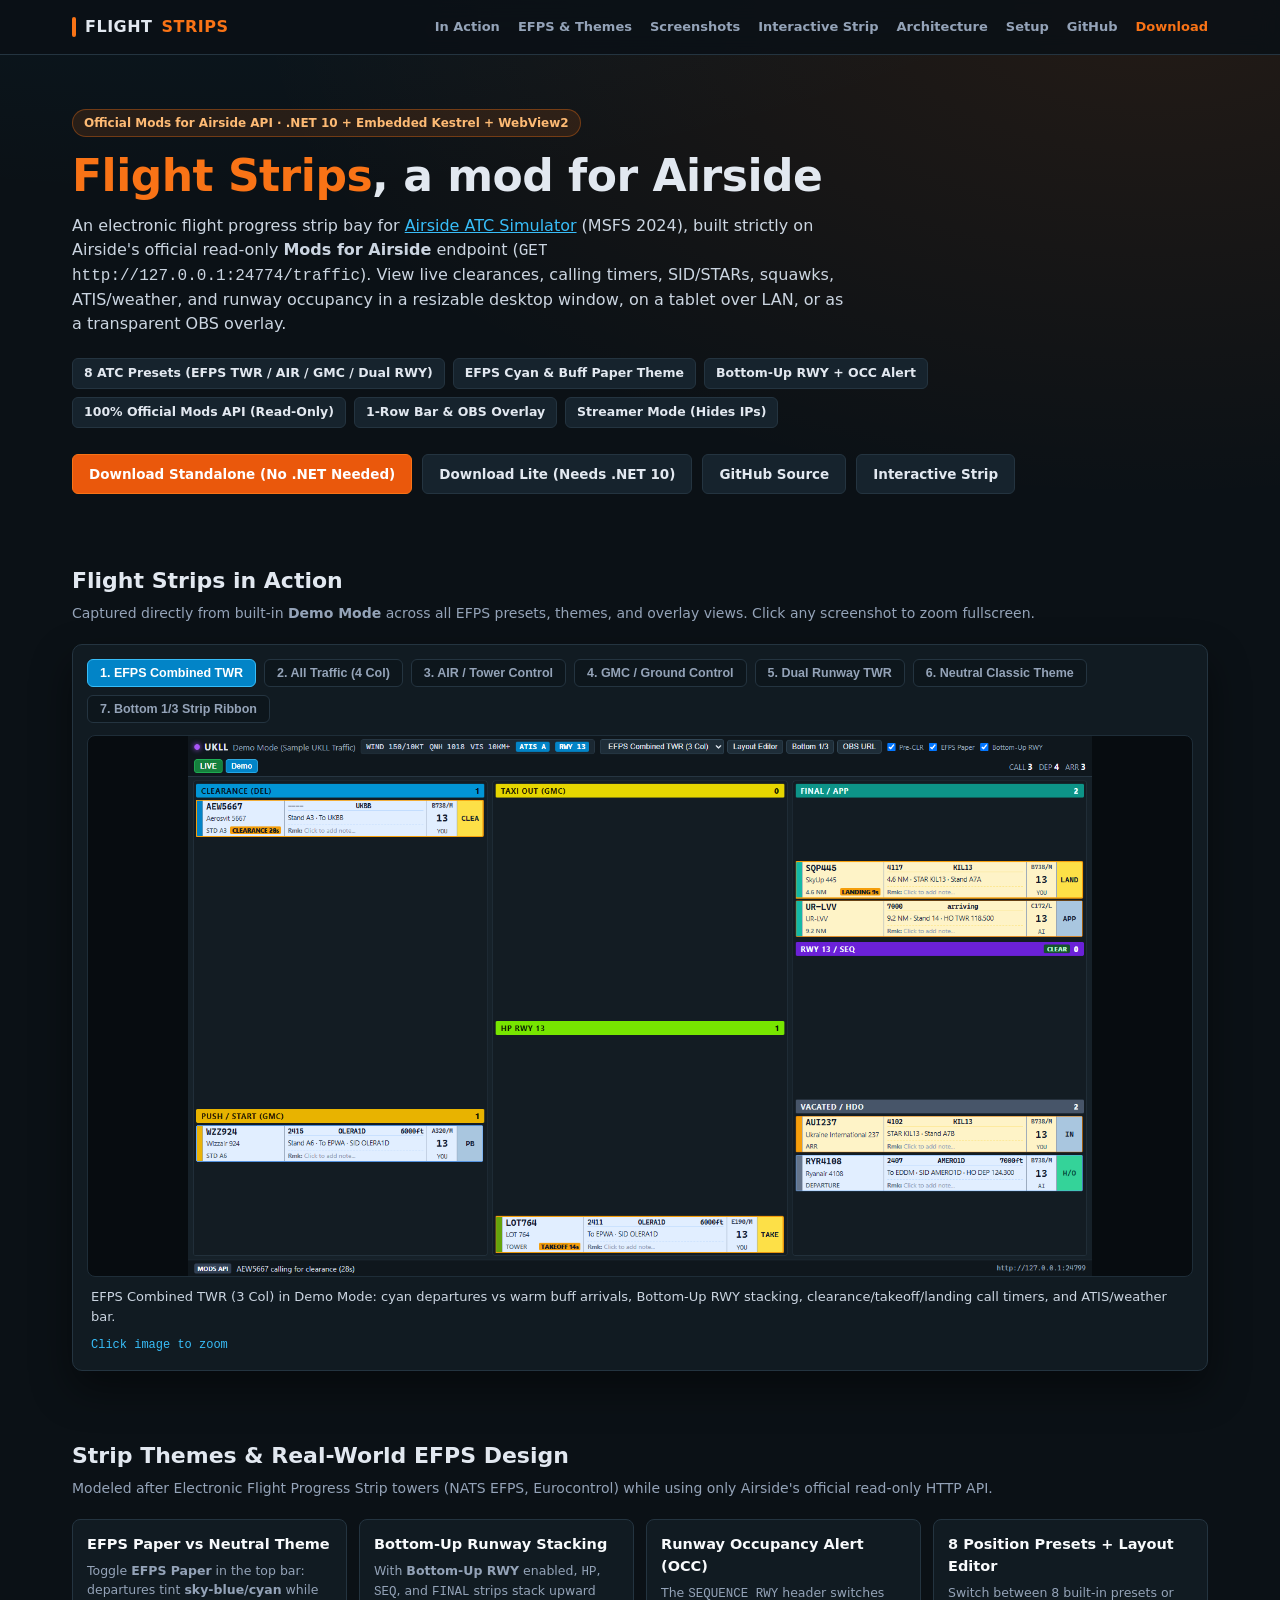
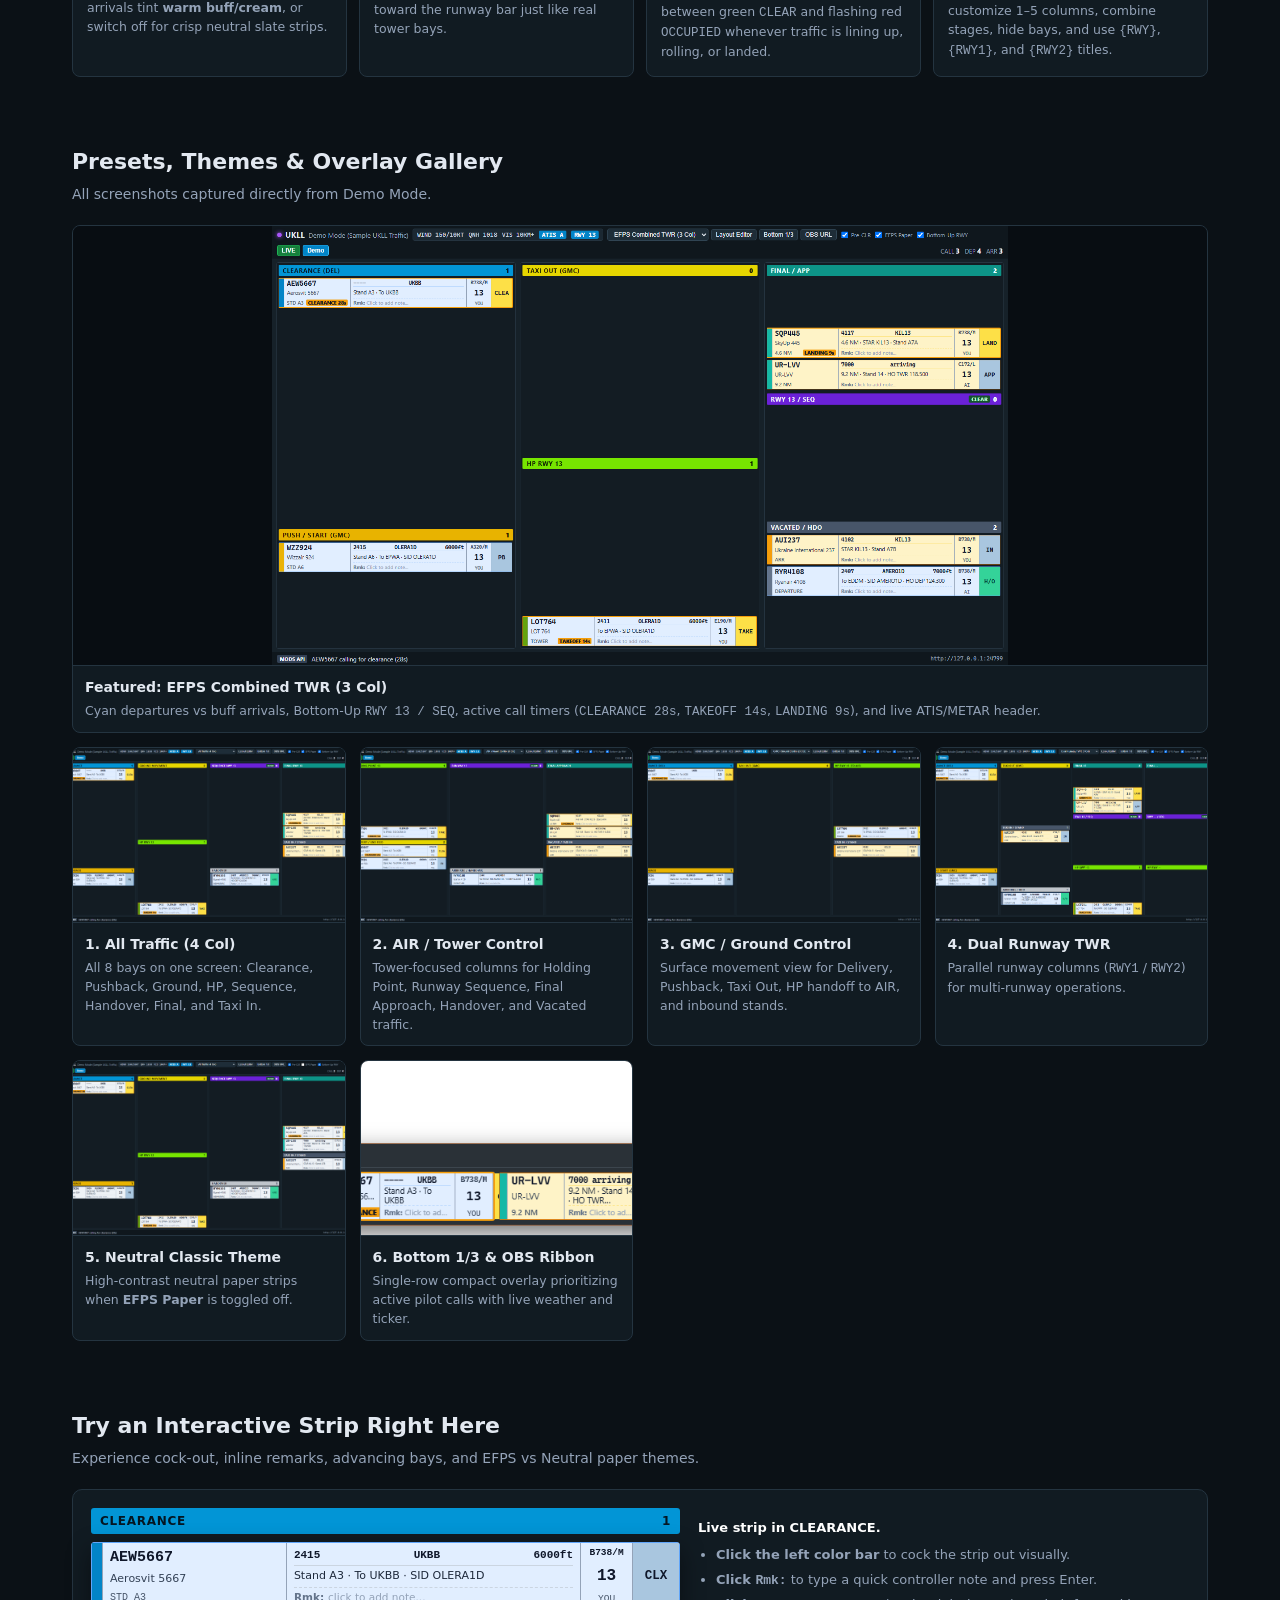
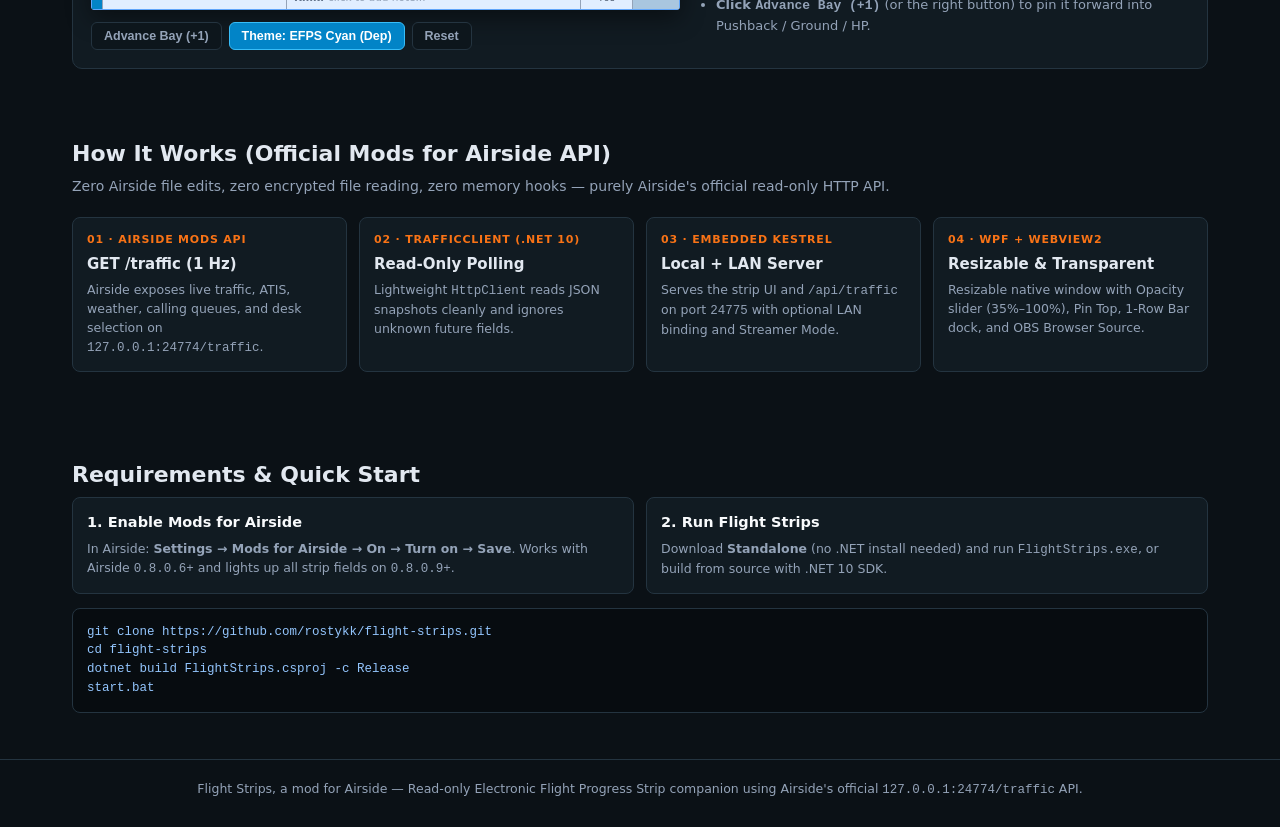
==== docs/index.html @ 5444143f "Initial release: Flight Strips, a mod for Airside" ====
<!doctype html>
<html lang="en">
<head>
  <meta charset="utf-8" />
  <meta name="viewport" content="width=device-width, initial-scale=1" />
  <title>Flight Strips, a mod for Airside — Electronic Flight Progress Strip Bay</title>
  <link rel="icon" type="image/png" href="img/favicon.png" />
  <style>
    :root {
      --bg: #0b1116;
      --panel: #111b22;
      --panel-2: #16232d;
      --border: #243440;
      --text: #e2e8f0;
      --muted: #94a3b8;
      --orange: #f97316;
      --orange-deep: #ea580c;
      --blue: #0295d6;
      --sky: #38bdf8;
      --green: #22c55e;
      --amber: #f59e0b;
    }

    * { box-sizing: border-box; }
    html { scroll-behavior: smooth; }
    body {
      margin: 0;
      background: radial-gradient(1200px 600px at 15% -10%, rgba(2,149,214,0.12), transparent),
                  radial-gradient(900px 500px at 90% 0%, rgba(249,115,22,0.10), transparent),
                  var(--bg);
      color: var(--text);
      font-family: "Segoe UI", system-ui, -apple-system, sans-serif;
      line-height: 1.5;
    }

    .mono { font-family: "Cascadia Mono", Consolas, monospace; }
    .container { max-width: 1180px; margin: 0 auto; padding: 0 22px; }

    .nav {
      position: sticky; top: 0; z-index: 30;
      background: rgba(11, 17, 22, 0.88);
      backdrop-filter: blur(10px);
      border-bottom: 1px solid var(--border);
    }
    .nav-inner {
      display: flex; align-items: center; justify-content: space-between;
      height: 54px; gap: 16px;
    }
    .brand { display: flex; align-items: center; gap: 9px; font-weight: 800; letter-spacing: 0.5px; }
    .brand-bar { width: 4px; height: 20px; background: var(--orange); border-radius: 2px; }
    .brand span { color: var(--orange); }
    .nav-links { display: flex; gap: 18px; font-size: 13px; }
    .nav-links a { color: var(--muted); text-decoration: none; font-weight: 600; }
    .nav-links a:hover { color: #fff; }

    .hero { padding: 54px 0 36px; }
    .hero-badge {
      display: inline-flex; align-items: center; gap: 8px;
      background: rgba(249,115,22,0.12); border: 1px solid rgba(249,115,22,0.35);
      color: #fdba74; padding: 4px 11px; border-radius: 999px;
      font-size: 12px; font-weight: 700; margin-bottom: 14px;
    }
    .hero h1 {
      font-size: clamp(28px, 4vw, 44px);
      line-height: 1.12; margin: 0 0 14px; letter-spacing: -0.5px;
    }
    .hero h1 em { font-style: normal; color: var(--orange); }
    .hero p { max-width: 780px; color: #cbd5e1; font-size: 16px; margin: 0 0 22px; }
    .pill-row { display: flex; flex-wrap: wrap; gap: 8px; margin-bottom: 26px; }
    .pill {
      background: var(--panel-2); border: 1px solid var(--border);
      padding: 5px 11px; border-radius: 6px; font-size: 12.5px; color: #e2e8f0; font-weight: 600;
    }
    .cta-row { display: flex; flex-wrap: wrap; gap: 10px; }
    .btn {
      display: inline-flex; align-items: center; gap: 7px;
      padding: 9px 16px; border-radius: 6px; font-weight: 700; font-size: 13.5px;
      text-decoration: none; cursor: pointer; border: 1px solid var(--border);
      background: var(--panel-2); color: var(--text);
    }
    .btn:hover { background: #1f303e; }
    .btn-primary { background: var(--orange-deep); border-color: var(--orange); color: #fff; }
    .btn-primary:hover { background: var(--orange); }

    section { padding: 34px 0; }
    .sec-title {
      font-size: 22px; font-weight: 800; margin: 0 0 6px;
      display: flex; align-items: center; gap: 10px;
    }
    .sec-sub { color: var(--muted); margin: 0 0 20px; font-size: 14px; }

    .compare-card {
      background: var(--panel); border: 1px solid var(--border);
      border-radius: 10px; padding: 14px; box-shadow: 0 18px 40px rgba(0,0,0,0.45);
    }
    .tab-bar { display: flex; flex-wrap: wrap; gap: 8px; margin-bottom: 12px; }
    .tab-btn {
      background: #0d161c; border: 1px solid var(--border); color: var(--muted);
      padding: 6px 12px; border-radius: 6px; font-size: 12.5px; font-weight: 700; cursor: pointer;
    }
    .tab-btn.active { background: #0284c7; border-color: var(--sky); color: #fff; }
    .stage-frame {
      position: relative; background: #070c10; border: 1px solid #1e2d38;
      border-radius: 8px; overflow: hidden;
    }
    .stage-frame img {
      width: 100%; display: block; max-height: 540px; object-fit: contain; cursor: zoom-in;
    }
    .stage-caption {
      display: flex; flex-wrap: wrap; justify-content: space-between; align-items: center;
      gap: 10px; padding: 10px 4px 2px; font-size: 13px; color: #cbd5e1;
    }

    .gallery-grid {
      display: grid; grid-template-columns: repeat(auto-fit, minmax(260px, 1fr)); gap: 14px;
    }
    .shot {
      background: var(--panel); border: 1px solid var(--border); border-radius: 8px;
      overflow: hidden; display: flex; flex-direction: column;
      transition: transform 0.15s ease, border-color 0.15s ease;
    }
    .shot:hover { transform: translateY(-2px); border-color: #38bdf8; }
    .shot img {
      width: 100%; height: 175px; object-fit: cover; object-position: top;
      background: #080d12; cursor: zoom-in; border-bottom: 1px solid var(--border);
    }
    .shot-wide { grid-column: 1 / -1; }
    .shot-wide img { height: auto; max-height: 440px; object-fit: contain; }
    .shot-body { padding: 11px 12px; }
    .shot-body h3 { margin: 0 0 4px; font-size: 14px; }
    .shot-body p { margin: 0; font-size: 12.5px; color: var(--muted); }

    .sandbox {
      background: var(--panel); border: 1px solid var(--border);
      border-radius: 10px; padding: 18px;
      display: grid; grid-template-columns: 1.2fr 1fr; gap: 18px; align-items: center;
    }
    @media (max-width: 840px) { .sandbox { grid-template-columns: 1fr; } }

    .demo-bay-hdr {
      display: flex; justify-content: space-between; align-items: center;
      padding: 4px 9px; border-radius: 3px; font-size: 12px; font-weight: 800;
      letter-spacing: 0.7px; margin-bottom: 8px; transition: background 0.2s;
    }
    .demo-strip {
      display: grid; grid-template-columns: 11px 1fr 1.6fr 52px 46px;
      background: #eef2f6; color: #0f172a; border: 1px solid #64748b;
      border-radius: 3px; min-height: 66px; transition: transform 0.15s ease;
      box-shadow: 0 8px 24px rgba(0,0,0,0.45);
    }
    .demo-strip.cocked { transform: translateX(16px); }
    .ds-acc { cursor: pointer; border-right: 1px solid #94a3b8; }
    .ds-blk {
      padding: 4px 7px; border-right: 1px solid #94a3b8;
      display: flex; flex-direction: column; justify-content: space-between; min-width: 0;
    }
    .ds-cs { font-weight: 800; font-size: 15px; display: flex; align-items: center; gap: 5px; }
    .ds-sub { font-size: 11px; color: #334155; }
    .ds-meta {
      display: flex; justify-content: space-between; font-size: 11px; font-weight: 700;
      border-bottom: 1px solid #cbd5e1; padding-bottom: 2px;
    }
    .ds-route { font-size: 11px; color: #1e293b; margin: 2px 0; }
    .ds-rmk {
      border-top: 1px dashed #cbd5e1; padding-top: 2px; font-size: 10.5px;
      display: flex; gap: 4px; align-items: center; cursor: text;
    }
    .ds-rmk input {
      border: 1px solid #0284c7; border-radius: 2px; font-size: 10.5px;
      color: #b91c1c; font-weight: 600; padding: 1px 4px; width: 100%; outline: none;
    }
    .ds-rwy {
      padding: 3px; border-right: 1px solid #94a3b8;
      display: flex; flex-direction: column; align-items: center; justify-content: space-between;
    }
    .ds-act {
      background: #a9c6df; border: none; font-weight: 800; font-size: 12.5px;
      cursor: pointer; color: #0f172a;
    }
    .ds-act:hover { background: #8bb4d9; }
    .sandbox-ctrl { display: flex; flex-wrap: wrap; gap: 7px; margin-top: 12px; }
    .sandbox-note { font-size: 13px; color: #cbd5e1; }
    .sandbox-note ul { margin: 8px 0 0 18px; padding: 0; color: var(--muted); }
    .sandbox-note li { margin-bottom: 5px; }

    .pipeline {
      display: grid; grid-template-columns: repeat(auto-fit, minmax(210px, 1fr)); gap: 12px;
    }
    .pipe-step {
      background: var(--panel); border: 1px solid var(--border); border-radius: 8px;
      padding: 14px; position: relative;
    }
    .pipe-num {
      font-size: 11px; font-weight: 800; color: var(--orange);
      letter-spacing: 0.8px; text-transform: uppercase; margin-bottom: 4px;
    }
    .pipe-step h4 { margin: 0 0 6px; font-size: 15px; }
    .pipe-step p { margin: 0; font-size: 12.5px; color: var(--muted); }

    .feat-grid {
      display: grid; grid-template-columns: repeat(auto-fit, minmax(260px, 1fr)); gap: 12px;
    }
    .feat {
      background: var(--panel); border: 1px solid var(--border); border-radius: 8px; padding: 14px;
    }
    .feat h4 { margin: 0 0 6px; font-size: 14.5px; color: #f8fafc; }
    .feat p { margin: 0; font-size: 12.5px; color: var(--muted); }

    .codebox {
      background: #070c10; border: 1px solid var(--border); border-radius: 8px;
      padding: 14px; font-size: 12.5px; color: #93c5fd; overflow-x: auto;
    }

    footer {
      border-top: 1px solid var(--border); padding: 20px 0 36px;
      color: var(--muted); font-size: 12.5px; text-align: center;
    }

    .lightbox {
      position: fixed; inset: 0; background: rgba(4, 8, 12, 0.90);
      display: none; align-items: center; justify-content: center; z-index: 100; padding: 24px;
      cursor: zoom-out;
    }
    .lightbox.open { display: flex; }
    .lightbox img { max-width: 96vw; max-height: 92vh; border-radius: 6px; border: 1px solid #334857; }
  </style>
</head>
<body>
  <nav class="nav">
    <div class="container nav-inner">
      <div class="brand">
        <div class="brand-bar"></div>
        FLIGHT <span>STRIPS</span>
      </div>
      <div class="nav-links">
        <a href="#compare">In Action</a>
        <a href="#themes">EFPS &amp; Themes</a>
        <a href="#gallery">Screenshots</a>
        <a href="#sandbox">Interactive Strip</a>
        <a href="#features">Architecture</a>
        <a href="#setup">Setup</a>
        <a href="https://github.com/rostykk/flight-strips" target="_blank" rel="noopener">GitHub</a>
        <a href="https://github.com/rostykk/flight-strips/releases/latest" target="_blank" rel="noopener" style="color:var(--orange);">Download</a>
      </div>
    </div>
  </nav>

  <header class="hero">
    <div class="container">
      <div class="hero-badge">Official Mods for Airside API · .NET 10 + Embedded Kestrel + WebView2</div>
      <h1><em>Flight Strips</em>, a mod for Airside</h1>
      <p>
        An electronic flight progress strip bay for <a href="https://airsideatc.com/" target="_blank" rel="noopener" style="color:var(--sky);">Airside ATC Simulator</a> (MSFS 2024),
        built strictly on Airside's official read-only <strong>Mods for Airside</strong> endpoint (<code>GET http://127.0.0.1:24774/traffic</code>).
        View live clearances, calling timers, SID/STARs, squawks, ATIS/weather, and runway occupancy in a resizable desktop window, on a tablet over LAN, or as a transparent OBS overlay.
      </p>
      <div class="pill-row">
        <span class="pill">8 ATC Presets (EFPS TWR / AIR / GMC / Dual RWY)</span>
        <span class="pill">EFPS Cyan &amp; Buff Paper Theme</span>
        <span class="pill">Bottom-Up RWY + OCC Alert</span>
        <span class="pill">100% Official Mods API (Read-Only)</span>
        <span class="pill">1-Row Bar &amp; OBS Overlay</span>
        <span class="pill">Streamer Mode (Hides IPs)</span>
      </div>
      <div class="cta-row">
        <a class="btn btn-primary" href="https://github.com/rostykk/flight-strips/releases/latest/download/FlightStrips-Standalone-NoDotNetNeeded-win-x64.zip" target="_blank" rel="noopener">Download Standalone (No .NET Needed)</a>
        <a class="btn" href="https://github.com/rostykk/flight-strips/releases/latest/download/FlightStrips-Lite-RequiresDotNet10-win-x64.zip" target="_blank" rel="noopener">Download Lite (Needs .NET 10)</a>
        <a class="btn" href="https://github.com/rostykk/flight-strips" target="_blank" rel="noopener">GitHub Source</a>
        <a class="btn" href="#sandbox">Interactive Strip</a>
      </div>
    </div>
  </header>

  <main class="container">
    <section id="compare">
      <h2 class="sec-title">Flight Strips in Action</h2>
      <p class="sec-sub">Captured directly from built-in <strong>Demo Mode</strong> across all EFPS presets, themes, and overlay views. Click any screenshot to zoom fullscreen.</p>

      <div class="compare-card">
        <div class="tab-bar">
          <button class="tab-btn active" data-img="img/demo-efps-twr.png" data-cap="EFPS Combined TWR (3 Col) in Demo Mode: cyan departures vs warm buff arrivals, Bottom-Up RWY stacking, clearance/takeoff/landing call timers, and ATIS/weather bar.">1. EFPS Combined TWR</button>
          <button class="tab-btn" data-img="img/demo-all-traffic.png" data-cap="All Traffic (4 Col): CLEARANCE, PUSHBACK, GROUND MOVEMENT, HP RWY, SEQUENCE RWY, HANDOVER, FINAL RWY, and TAXI IN / STAND on one board.">2. All Traffic (4 Col)</button>
          <button class="tab-btn" data-img="img/demo-air-twr.png" data-cap="AIR / Tower Control (3 Col): Holding Point, Runway Sequence, Final Approach, Handover, Vacated/Taxi In, and Delivery/Ground feed.">3. AIR / Tower Control</button>
          <button class="tab-btn" data-img="img/demo-gmc-gnd.png" data-cap="GMC / Ground Control (3 Col): Clearance Delivery, Pushback, Taxi Out, Holding Point handoff to AIR, and Taxi In / Stand.">4. GMC / Ground Control</button>
          <button class="tab-btn" data-img="img/demo-dual-rwy.png" data-cap="Dual Runway TWR (4 Col): Separate FINAL, RWY / SEQ, and HP columns for RWY1 and RWY2 alongside Delivery and Ground.">5. Dual Runway TWR</button>
          <button class="tab-btn" data-img="img/demo-neutral-theme.png" data-cap="Classic Neutral Theme (EFPS Paper OFF): crisp white/slate paper contrast with all live call timers and metadata.">6. Neutral Classic Theme</button>
          <button class="tab-btn" data-img="img/demo-bottom-third.png" data-cap="Bottom 1/3 Dock / OBS Strip Ribbon: compact horizontal queue prioritizing active radio calls plus live weather and ticker.">7. Bottom 1/3 Strip Ribbon</button>
        </div>

        <div class="stage-frame">
          <img id="mainStageImg" src="img/demo-efps-twr.png" alt="Flight Strips EFPS Combined TWR Demo" />
        </div>
        <div class="stage-caption">
          <span id="mainStageCaption">EFPS Combined TWR (3 Col) in Demo Mode: cyan departures vs warm buff arrivals, Bottom-Up RWY stacking, clearance/takeoff/landing call timers, and ATIS/weather bar.</span>
          <span class="mono" style="color:var(--sky);font-size:12px;">Click image to zoom</span>
        </div>
      </div>
    </section>

    <section id="themes">
      <h2 class="sec-title">Strip Themes &amp; Real-World EFPS Design</h2>
      <p class="sec-sub">Modeled after Electronic Flight Progress Strip towers (NATS EFPS, Eurocontrol) while using only Airside's official read-only HTTP API.</p>

      <div class="feat-grid">
        <div class="feat">
          <h4>EFPS Paper vs Neutral Theme</h4>
          <p>Toggle <strong>EFPS Paper</strong> in the top bar: departures tint <strong>sky-blue/cyan</strong> while arrivals tint <strong>warm buff/cream</strong>, or switch off for crisp neutral slate strips.</p>
        </div>
        <div class="feat">
          <h4>Bottom-Up Runway Stacking</h4>
          <p>With <strong>Bottom-Up RWY</strong> enabled, <code>HP</code>, <code>SEQ</code>, and <code>FINAL</code> strips stack upward toward the runway bar just like real tower bays.</p>
        </div>
        <div class="feat">
          <h4>Runway Occupancy Alert (OCC)</h4>
          <p>The <code>SEQUENCE RWY</code> header switches between green <code>CLEAR</code> and flashing red <code>OCCUPIED</code> whenever traffic is lining up, rolling, or landed.</p>
        </div>
        <div class="feat">
          <h4>8 Position Presets + Layout Editor</h4>
          <p>Switch between 8 built-in presets or customize 1–5 columns, combine stages, hide bays, and use <code>{RWY}</code>, <code>{RWY1}</code>, and <code>{RWY2}</code> titles.</p>
        </div>
      </div>
    </section>

    <section id="gallery">
      <h2 class="sec-title">Presets, Themes &amp; Overlay Gallery</h2>
      <p class="sec-sub">All screenshots captured directly from Demo Mode.</p>

      <div class="gallery-grid">
        <article class="shot shot-wide">
          <img src="img/demo-efps-twr.png" alt="EFPS Combined TWR 3-column board" />
          <div class="shot-body">
            <h3>Featured: EFPS Combined TWR (3 Col)</h3>
            <p>Cyan departures vs buff arrivals, Bottom-Up <code>RWY 13 / SEQ</code>, active call timers (<code>CLEARANCE 28s</code>, <code>TAKEOFF 14s</code>, <code>LANDING 9s</code>), and live ATIS/METAR header.</p>
          </div>
        </article>

        <article class="shot">
          <img src="img/demo-all-traffic.png" alt="All Traffic 4-column preset" />
          <div class="shot-body">
            <h3>1. All Traffic (4 Col)</h3>
            <p>All 8 bays on one screen: Clearance, Pushback, Ground, HP, Sequence, Handover, Final, and Taxi In.</p>
          </div>
        </article>

        <article class="shot">
          <img src="img/demo-air-twr.png" alt="AIR Tower Control 3-column preset" />
          <div class="shot-body">
            <h3>2. AIR / Tower Control</h3>
            <p>Tower-focused columns for Holding Point, Runway Sequence, Final Approach, Handover, and Vacated traffic.</p>
          </div>
        </article>

        <article class="shot">
          <img src="img/demo-gmc-gnd.png" alt="GMC Ground Control 3-column preset" />
          <div class="shot-body">
            <h3>3. GMC / Ground Control</h3>
            <p>Surface movement view for Delivery, Pushback, Taxi Out, HP handoff to AIR, and inbound stands.</p>
          </div>
        </article>

        <article class="shot">
          <img src="img/demo-dual-rwy.png" alt="Dual Runway TWR 4-column preset" />
          <div class="shot-body">
            <h3>4. Dual Runway TWR</h3>
            <p>Parallel runway columns (<code>RWY1</code> / <code>RWY2</code>) for multi-runway operations.</p>
          </div>
        </article>

        <article class="shot">
          <img src="img/demo-neutral-theme.png" alt="Neutral Classic Theme" />
          <div class="shot-body">
            <h3>5. Neutral Classic Theme</h3>
            <p>High-contrast neutral paper strips when <strong>EFPS Paper</strong> is toggled off.</p>
          </div>
        </article>

        <article class="shot">
          <img src="img/demo-bottom-third.png" alt="Bottom 1/3 strip ribbon" />
          <div class="shot-body">
            <h3>6. Bottom 1/3 &amp; OBS Ribbon</h3>
            <p>Single-row compact overlay prioritizing active pilot calls with live weather and ticker.</p>
          </div>
        </article>
      </div>
    </section>

    <section id="sandbox">
      <h2 class="sec-title">Try an Interactive Strip Right Here</h2>
      <p class="sec-sub">Experience cock-out, inline remarks, advancing bays, and EFPS vs Neutral paper themes.</p>

      <div class="sandbox">
        <div>
          <div id="demoBayHdr" class="demo-bay-hdr" style="background:#0295d6;color:#051622;">
            <span id="demoBayTitle">CLEARANCE</span>
            <span>1</span>
          </div>

          <div id="demoStrip" class="demo-strip">
            <div id="demoAcc" class="ds-acc" style="background:#0284c7;" title="Click to cock out / highlight"></div>
            <div class="ds-blk">
              <div class="ds-cs mono">
                <span>AEW5667</span>
                <span id="demoPin" style="display:none;font-size:12px;">📌</span>
              </div>
              <div class="ds-sub">Aerosvit 5667</div>
              <div class="ds-sub mono" style="font-size:10px;color:#475569;">STD A3</div>
            </div>
            <div class="ds-blk">
              <div class="ds-meta mono">
                <span>2415</span><span>UKBB</span><span>6000ft</span>
              </div>
              <div class="ds-route">Stand A3 · To UKBB · SID OLERA1D</div>
              <div id="demoRmkWrap" class="ds-rmk" title="Click to type inline note">
                <span style="font-weight:700;color:#64748b;">Rmk:</span>
                <span id="demoRmkVal" style="color:#94a3b8;">click to add note...</span>
              </div>
            </div>
            <div class="ds-rwy mono">
              <span style="font-size:9.5px;font-weight:700;">B738/M</span>
              <span style="font-size:16px;font-weight:800;">13</span>
              <span style="font-size:9.5px;color:#475569;">YOU</span>
            </div>
            <button id="demoAct" class="ds-act mono" title="Advance to next bay">CLX</button>
          </div>

          <div class="sandbox-ctrl">
            <button class="tab-btn" id="btnStepForward">Advance Bay (+1)</button>
            <button class="tab-btn active" id="btnThemeCycle">Theme: EFPS Cyan (Dep)</button>
            <button class="tab-btn" id="btnResetDemo">Reset</button>
          </div>
        </div>

        <div class="sandbox-note">
          <strong id="demoStatus" style="color:#fff;">State: Live strip in CLEARANCE.</strong>
          <ul>
            <li><strong>Click the left color bar</strong> to cock the strip out visually.</li>
            <li><strong>Click <code>Rmk:</code></strong> to type a quick controller note and press Enter.</li>
            <li><strong>Click <code>Advance Bay (+1)</code></strong> (or the right button) to pin it forward into Pushback / Ground / HP.</li>
          </ul>
        </div>
      </div>
    </section>

    <section id="features">
      <h2 class="sec-title">How It Works (Official Mods for Airside API)</h2>
      <p class="sec-sub">Zero Airside file edits, zero encrypted file reading, zero memory hooks — purely Airside's official read-only HTTP API.</p>

      <div class="pipeline" style="margin-bottom:18px;">
        <div class="pipe-step">
          <div class="pipe-num">01 · Airside Mods API</div>
          <h4>GET /traffic (1 Hz)</h4>
          <p>Airside exposes live traffic, ATIS, weather, calling queues, and desk selection on <code>127.0.0.1:24774/traffic</code>.</p>
        </div>
        <div class="pipe-step">
          <div class="pipe-num">02 · TrafficClient (.NET 10)</div>
          <h4>Read-Only Polling</h4>
          <p>Lightweight <code>HttpClient</code> reads JSON snapshots cleanly and ignores unknown future fields.</p>
        </div>
        <div class="pipe-step">
          <div class="pipe-num">03 · Embedded Kestrel</div>
          <h4>Local + LAN Server</h4>
          <p>Serves the strip UI and <code>/api/traffic</code> on port <code>24775</code> with optional LAN binding and Streamer Mode.</p>
        </div>
        <div class="pipe-step">
          <div class="pipe-num">04 · WPF + WebView2</div>
          <h4>Resizable &amp; Transparent</h4>
          <p>Resizable native window with Opacity slider (35%–100%), Pin Top, 1-Row Bar dock, and OBS Browser Source.</p>
        </div>
      </div>
    </section>

    <section id="setup">
      <h2 class="sec-title">Requirements &amp; Quick Start</h2>
      <div class="feat-grid" style="margin-bottom:14px;">
        <div class="feat">
          <h4>1. Enable Mods for Airside</h4>
          <p>In Airside: <strong>Settings &rarr; Mods for Airside &rarr; On &rarr; Turn on &rarr; Save</strong>. Works with Airside <code>0.8.0.6+</code> and lights up all strip fields on <code>0.8.0.9+</code>.</p>
        </div>
        <div class="feat">
          <h4>2. Run Flight Strips</h4>
          <p>Download <strong>Standalone</strong> (no .NET install needed) and run <code>FlightStrips.exe</code>, or build from source with .NET 10 SDK.</p>
        </div>
      </div>
      <pre class="codebox mono">git clone https://github.com/rostykk/flight-strips.git
cd flight-strips
dotnet build FlightStrips.csproj -c Release
start.bat</pre>
    </section>
  </main>

  <footer>
    <div class="container">
      Flight Strips, a mod for Airside — Read-only Electronic Flight Progress Strip companion using Airside's official <code>127.0.0.1:24774/traffic</code> API.
    </div>
  </footer>

  <div id="lightbox" class="lightbox">
    <img id="lightboxImg" src="" alt="Preview" />
  </div>

  <script>
    (() => {
      const stageImg = document.getElementById("mainStageImg");
      const stageCap = document.getElementById("mainStageCaption");
      document.querySelectorAll(".tab-btn[data-img]").forEach((btn) => {
        btn.addEventListener("click", () => {
          document.querySelectorAll(".tab-btn[data-img]").forEach((b) => b.classList.remove("active"));
          btn.classList.add("active");
          stageImg.src = btn.dataset.img;
          stageCap.textContent = btn.dataset.cap;
        });
      });

      const lb = document.getElementById("lightbox");
      const lbImg = document.getElementById("lightboxImg");
      function openZoom(src) {
        lbImg.src = src;
        lb.classList.add("open");
      }
      stageImg.addEventListener("click", () => openZoom(stageImg.src));
      document.querySelectorAll(".shot img").forEach((img) => {
        img.addEventListener("click", () => openZoom(img.src));
      });
      lb.addEventListener("click", () => lb.classList.remove("open"));

      const STAGES = [
        { name: "CLEARANCE", bg: "#0295d6", ink: "#051622", acc: "#0284c7", code: "CLX" },
        { name: "PUSHBACK", bg: "#e8b300", ink: "#1f1700", acc: "#eab308", code: "PB" },
        { name: "GROUND MOVEMENT", bg: "#e6d600", ink: "#1f1d00", acc: "#f59e0b", code: "TXI" },
        { name: "HP RWY 13", bg: "#77e600", ink: "#0b1c00", acc: "#65a30d", code: "H/S" },
      ];
      let viewIdx = 0;
      let rmkText = "";
      const THEMES = [
        { label: "Theme: EFPS Cyan (Dep)", bg: "#e1eeff", border: "#60a5fa" },
        { label: "Theme: EFPS Buff (Arr)", bg: "#fef3c7", border: "#d97706" },
        { label: "Theme: Neutral Paper", bg: "#eef2f6", border: "#64748b" },
      ];
      let themeIdx = 0;

      const hdr = document.getElementById("demoBayHdr");
      const title = document.getElementById("demoBayTitle");
      const acc = document.getElementById("demoAcc");
      const pin = document.getElementById("demoPin");
      const act = document.getElementById("demoAct");
      const status = document.getElementById("demoStatus");
      const stripEl = document.getElementById("demoStrip");
      const themeBtn = document.getElementById("btnThemeCycle");

      function syncDemo() {
        const vb = STAGES[viewIdx];
        const th = THEMES[themeIdx];
        stripEl.style.background = th.bg;
        stripEl.style.borderColor = th.border;
        themeBtn.textContent = th.label;
        hdr.style.background = vb.bg;
        hdr.style.color = vb.ink;
        title.textContent = vb.name;
        acc.style.background = vb.acc;
        act.textContent = vb.code;
        pin.style.display = viewIdx > 0 ? "inline" : "none";
        status.textContent = viewIdx > 0 ? `Pinned in ${vb.name} (📌).` : `Live strip in ${vb.name}.`;
      }

      acc.addEventListener("click", () => stripEl.classList.toggle("cocked"));
      themeBtn.addEventListener("click", () => { themeIdx = (themeIdx + 1) % THEMES.length; syncDemo(); });
      function stepForward() { if (viewIdx < STAGES.length - 1) { viewIdx++; syncDemo(); } }
      act.addEventListener("click", stepForward);
      document.getElementById("btnStepForward").addEventListener("click", stepForward);
      document.getElementById("btnResetDemo").addEventListener("click", () => {
        viewIdx = 0; stripEl.classList.remove("cocked"); syncDemo();
      });

      const rmkWrap = document.getElementById("demoRmkWrap");
      const rmkVal = document.getElementById("demoRmkVal");
      rmkWrap.addEventListener("click", () => {
        if (rmkWrap.querySelector("input")) return;
        const inp = document.createElement("input");
        inp.value = rmkText;
        inp.placeholder = "Type remark + Enter...";
        rmkVal.replaceWith(inp);
        inp.focus();
        function finish(save) {
          if (save) rmkText = inp.value.trim();
          rmkVal.textContent = rmkText || "click to add note...";
          rmkVal.style.color = rmkText ? "#b91c1c" : "#94a3b8";
          rmkVal.style.fontWeight = rmkText ? "600" : "400";
          inp.replaceWith(rmkVal);
        }
        inp.addEventListener("keydown", (e) => {
          if (e.key === "Enter") finish(true);
          if (e.key === "Escape") finish(false);
        });
        inp.addEventListener("blur", () => finish(true));
      });

      syncDemo();
    })();
  </script>
</body>
</html>
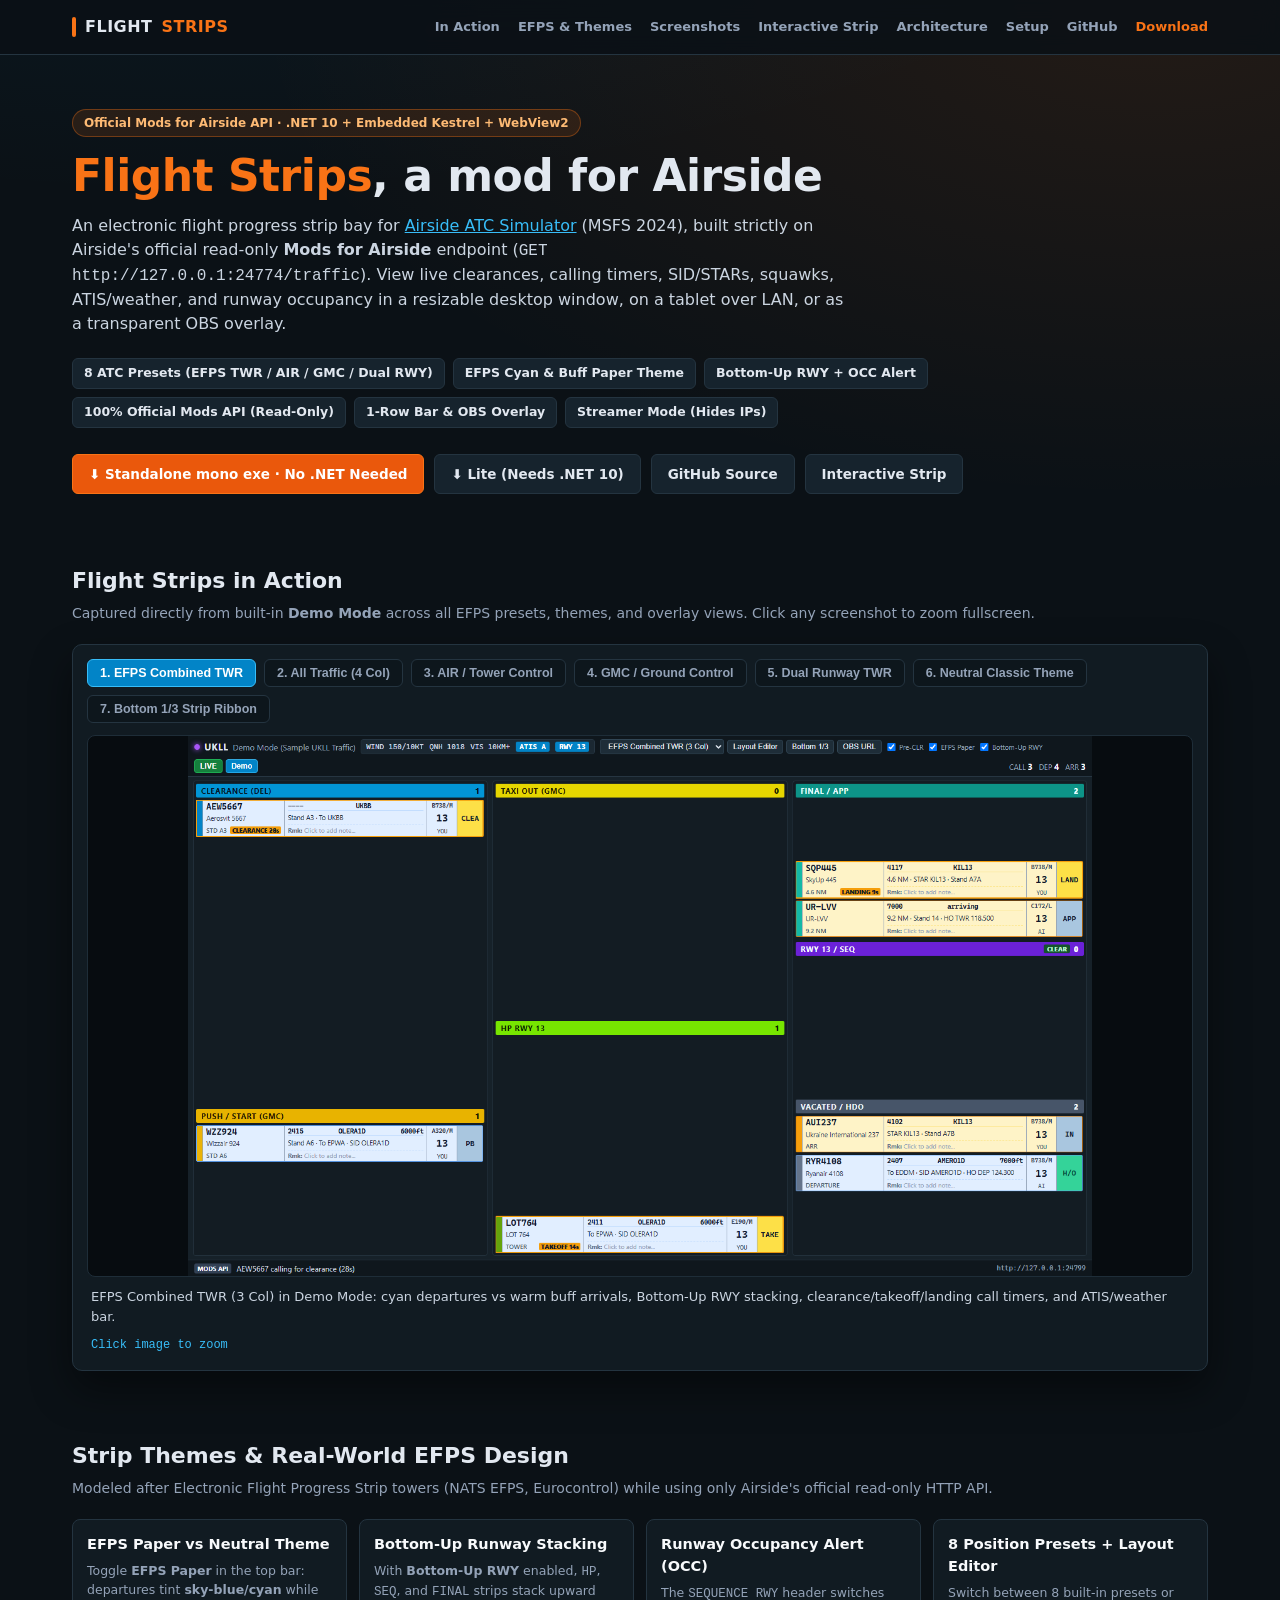
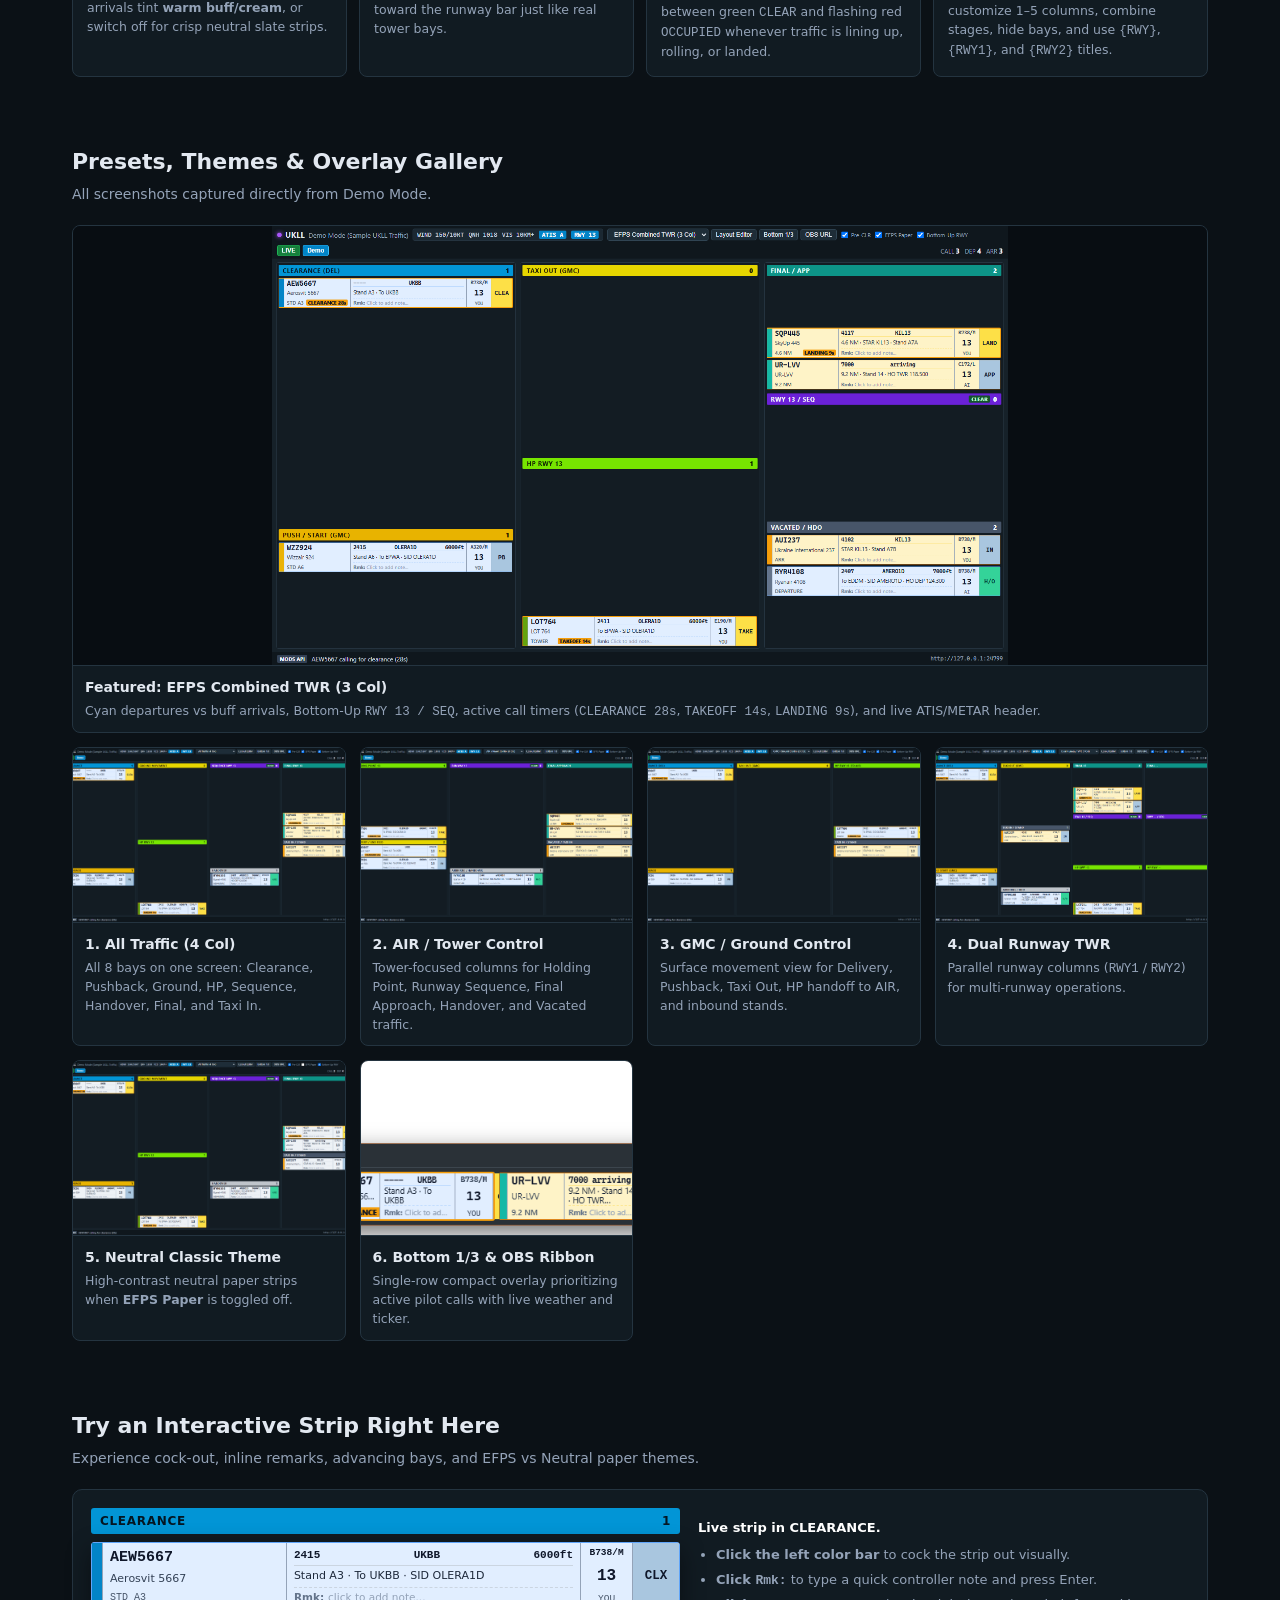
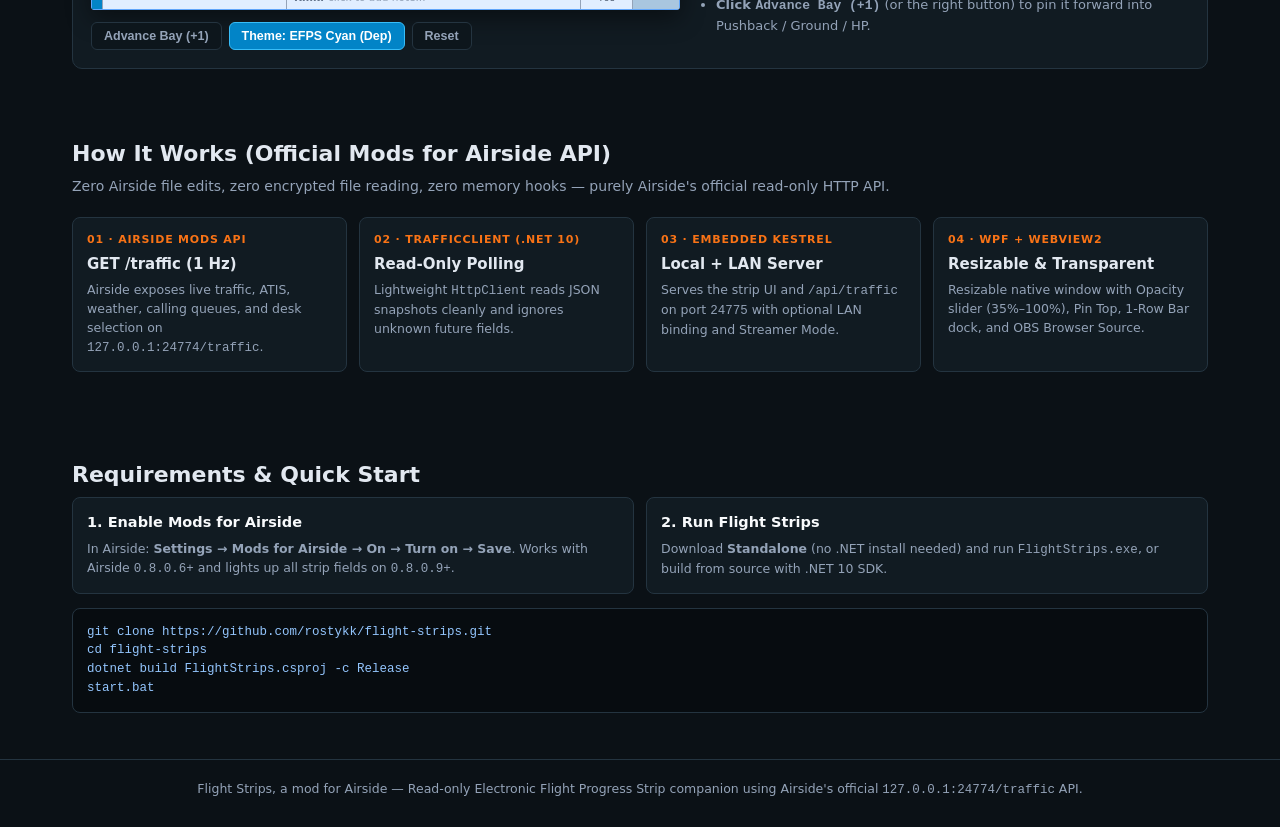
==== commit 592a4681: "Update release download labels and forward-compatible scheduled time slot" ====
--- a/docs/index.html
+++ b/docs/index.html
@@ -263,8 +263,8 @@
         <span class="pill">Streamer Mode (Hides IPs)</span>
       </div>
       <div class="cta-row">
-        <a class="btn btn-primary" href="https://github.com/rostykk/flight-strips/releases/latest/download/FlightStrips-Standalone-NoDotNetNeeded-win-x64.zip" target="_blank" rel="noopener">Download Standalone (No .NET Needed)</a>
-        <a class="btn" href="https://github.com/rostykk/flight-strips/releases/latest/download/FlightStrips-Lite-RequiresDotNet10-win-x64.zip" target="_blank" rel="noopener">Download Lite (Needs .NET 10)</a>
+        <a class="btn btn-primary" href="https://github.com/rostykk/flight-strips/releases/latest/download/FlightStrips-Standalone-NoDotNetNeeded-win-x64.zip" target="_blank" rel="noopener">⬇ Standalone mono exe · No .NET Needed</a>
+        <a class="btn" href="https://github.com/rostykk/flight-strips/releases/latest/download/FlightStrips-Lite-RequiresDotNet10-win-x64.zip" target="_blank" rel="noopener">⬇ Lite (Needs .NET 10)</a>
         <a class="btn" href="https://github.com/rostykk/flight-strips" target="_blank" rel="noopener">GitHub Source</a>
         <a class="btn" href="#sandbox">Interactive Strip</a>
       </div>
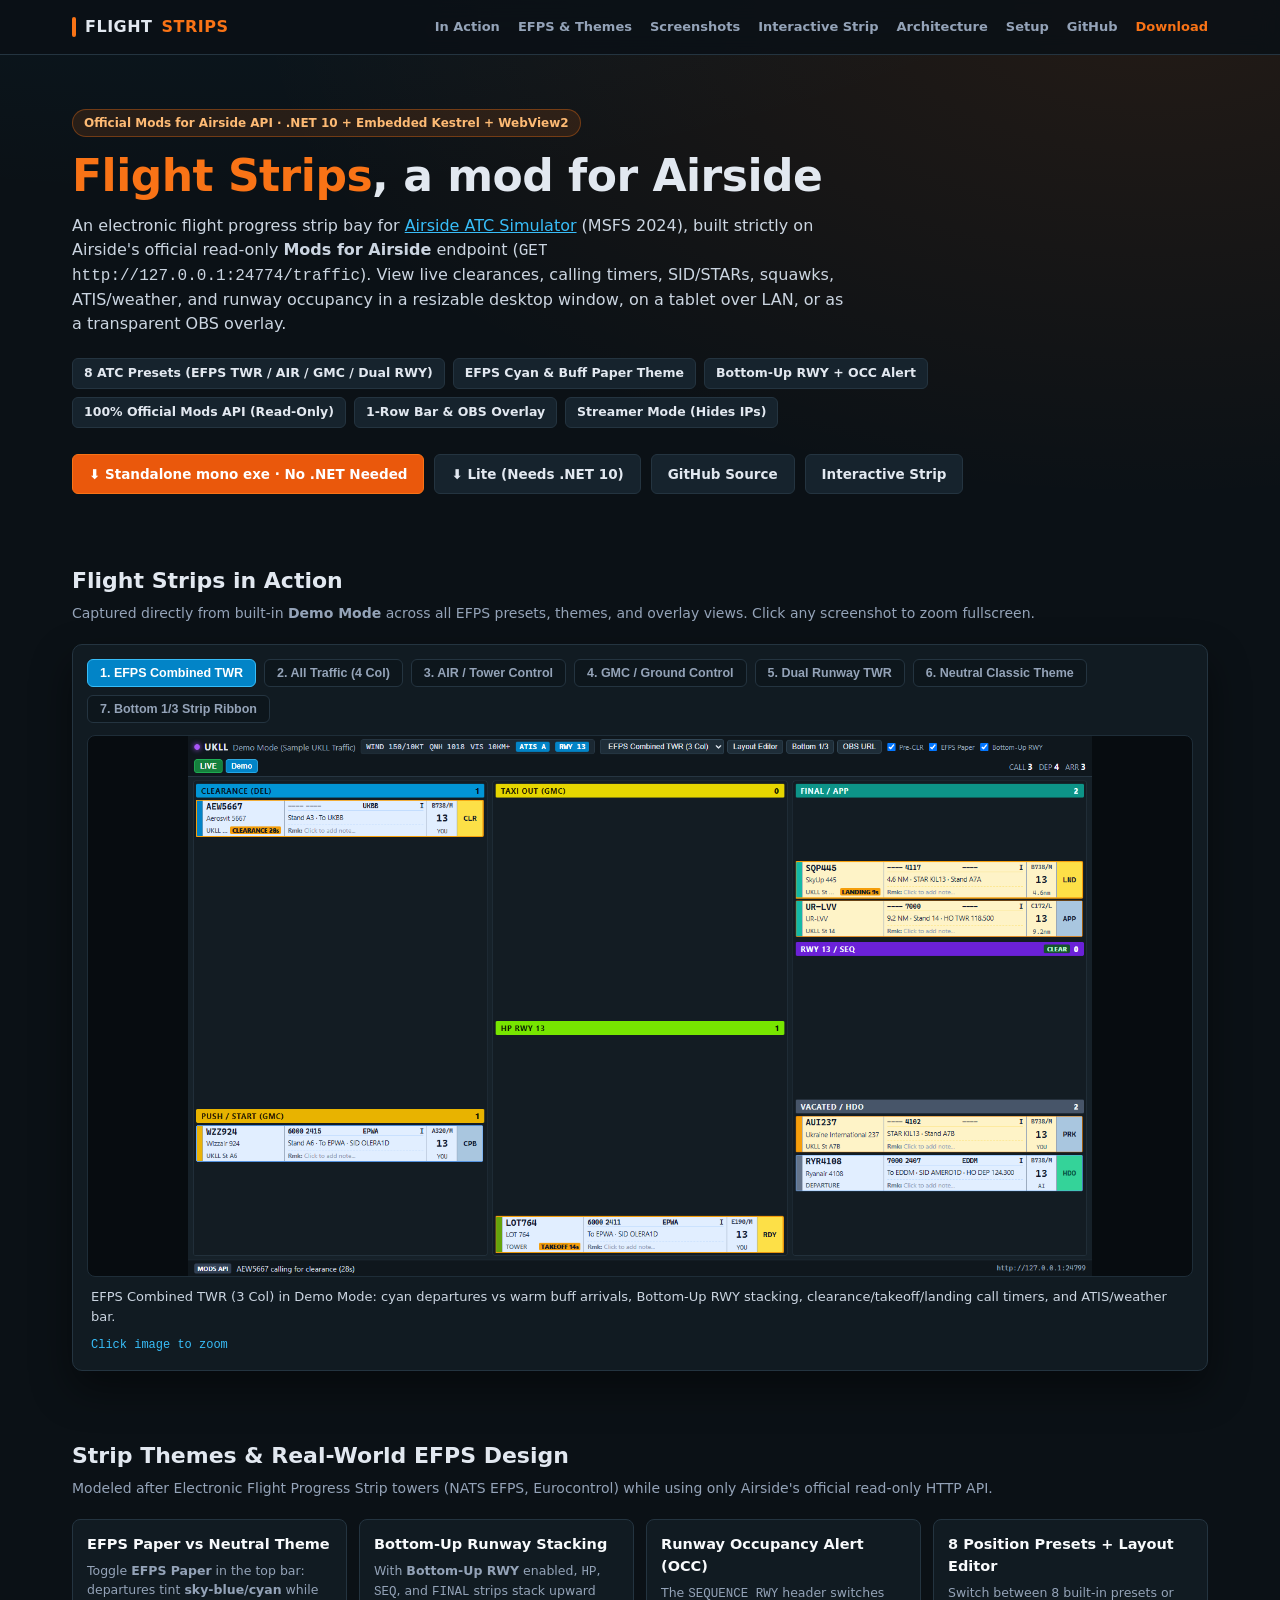
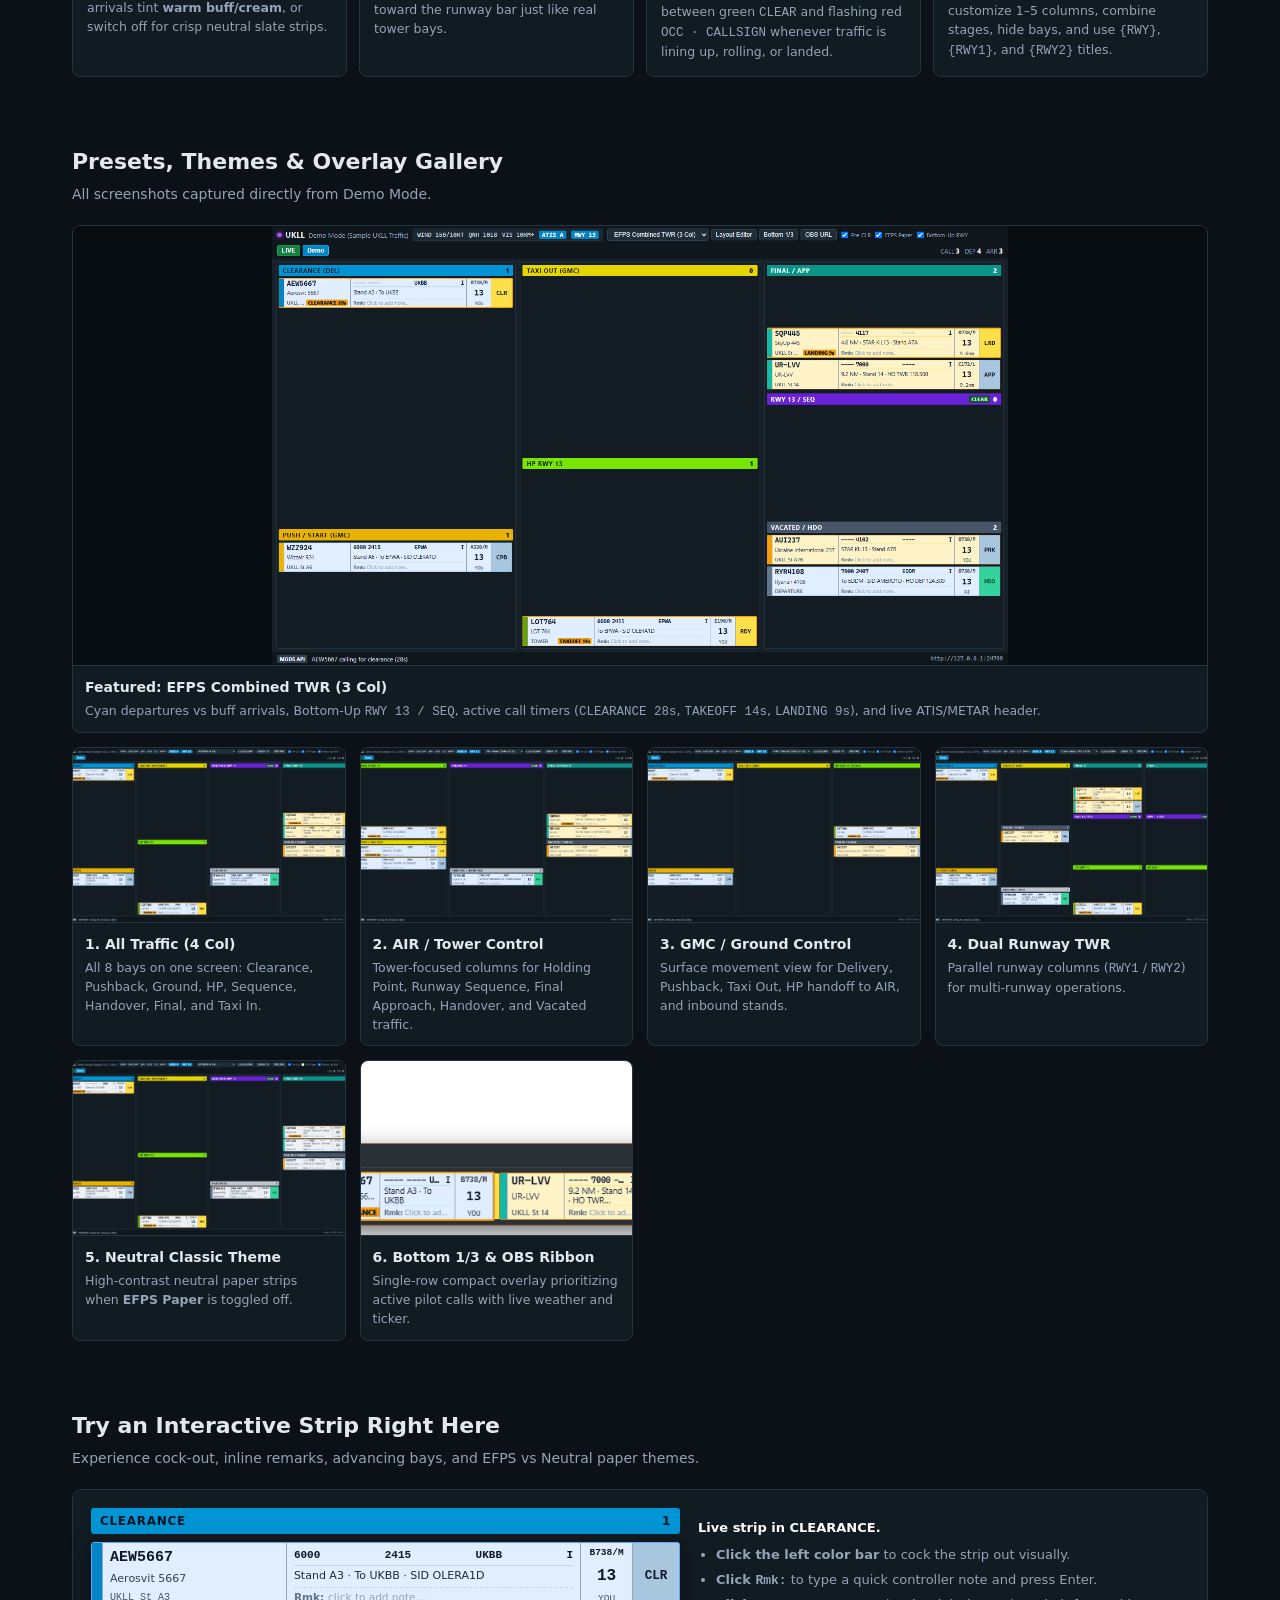
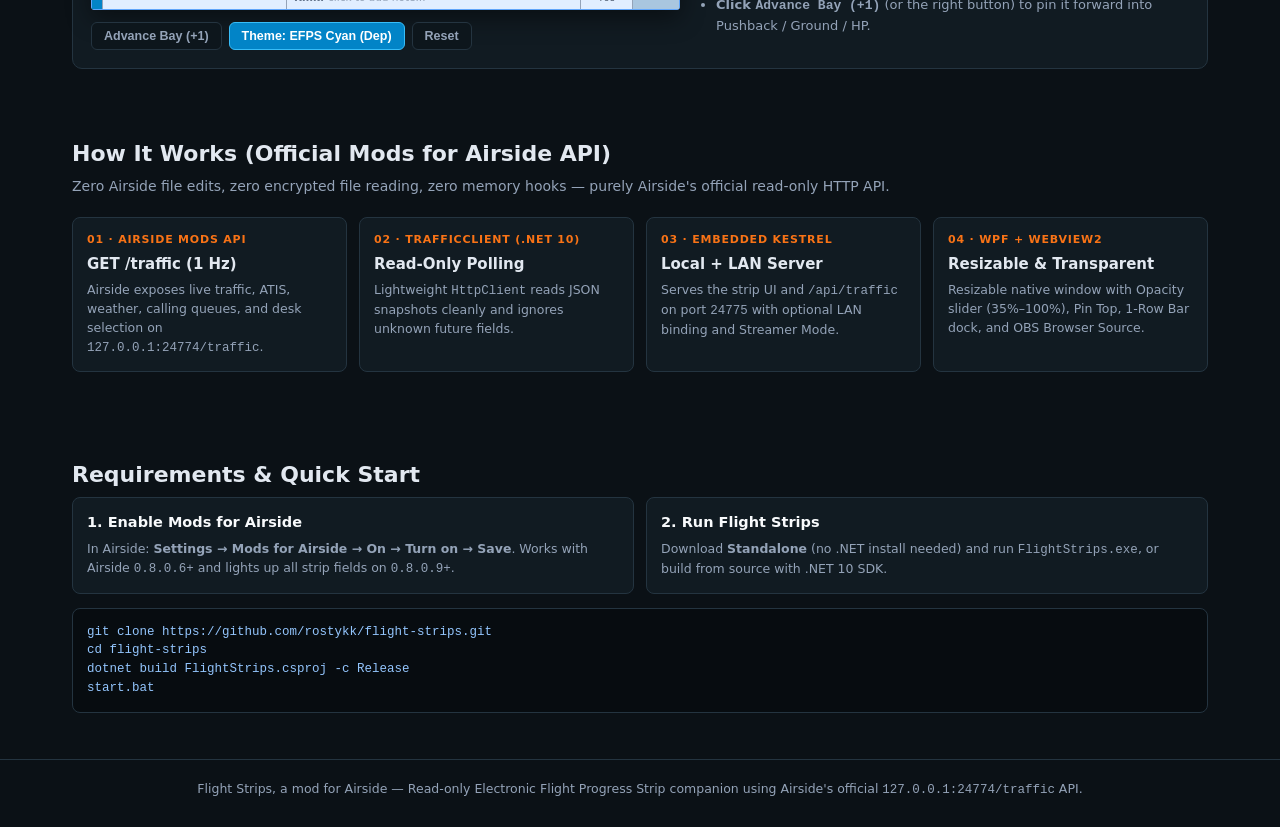
==== commit 8ffe9476: "Update landing page and demo screenshots with standard ATC terminology" ====
--- a/docs/index.html
+++ b/docs/index.html
@@ -312,7 +312,7 @@
         </div>
         <div class="feat">
           <h4>Runway Occupancy Alert (OCC)</h4>
-          <p>The <code>SEQUENCE RWY</code> header switches between green <code>CLEAR</code> and flashing red <code>OCCUPIED</code> whenever traffic is lining up, rolling, or landed.</p>
+          <p>The <code>SEQUENCE RWY</code> header switches between green <code>CLEAR</code> and flashing red <code>OCC · CALLSIGN</code> whenever traffic is lining up, rolling, or landed.</p>
         </div>
         <div class="feat">
           <h4>8 Position Presets + Layout Editor</h4>
@@ -403,11 +403,11 @@
                 <span id="demoPin" style="display:none;font-size:12px;">📌</span>
               </div>
               <div class="ds-sub">Aerosvit 5667</div>
-              <div class="ds-sub mono" style="font-size:10px;color:#475569;">STD A3</div>
+              <div class="ds-sub mono" style="font-size:10px;color:#475569;">UKLL St A3</div>
             </div>
             <div class="ds-blk">
               <div class="ds-meta mono">
-                <span>2415</span><span>UKBB</span><span>6000ft</span>
+                <span>6000</span><span>2415</span><span>UKBB</span><span>I</span>
               </div>
               <div class="ds-route">Stand A3 · To UKBB · SID OLERA1D</div>
               <div id="demoRmkWrap" class="ds-rmk" title="Click to type inline note">
@@ -420,7 +420,7 @@
               <span style="font-size:16px;font-weight:800;">13</span>
               <span style="font-size:9.5px;color:#475569;">YOU</span>
             </div>
-            <button id="demoAct" class="ds-act mono" title="Advance to next bay">CLX</button>
+            <button id="demoAct" class="ds-act mono" title="Advance to next bay">CLR</button>
           </div>
 
           <div class="sandbox-ctrl">
@@ -524,10 +524,10 @@
       lb.addEventListener("click", () => lb.classList.remove("open"));
 
       const STAGES = [
-        { name: "CLEARANCE", bg: "#0295d6", ink: "#051622", acc: "#0284c7", code: "CLX" },
-        { name: "PUSHBACK", bg: "#e8b300", ink: "#1f1700", acc: "#eab308", code: "PB" },
+        { name: "CLEARANCE", bg: "#0295d6", ink: "#051622", acc: "#0284c7", code: "CLR" },
+        { name: "PUSHBACK", bg: "#e8b300", ink: "#1f1700", acc: "#eab308", code: "CPB" },
         { name: "GROUND MOVEMENT", bg: "#e6d600", ink: "#1f1d00", acc: "#f59e0b", code: "TXI" },
-        { name: "HP RWY 13", bg: "#77e600", ink: "#0b1c00", acc: "#65a30d", code: "H/S" },
+        { name: "HP RWY 13", bg: "#77e600", ink: "#0b1c00", acc: "#65a30d", code: "RDY" },
       ];
       let viewIdx = 0;
       let rmkText = "";
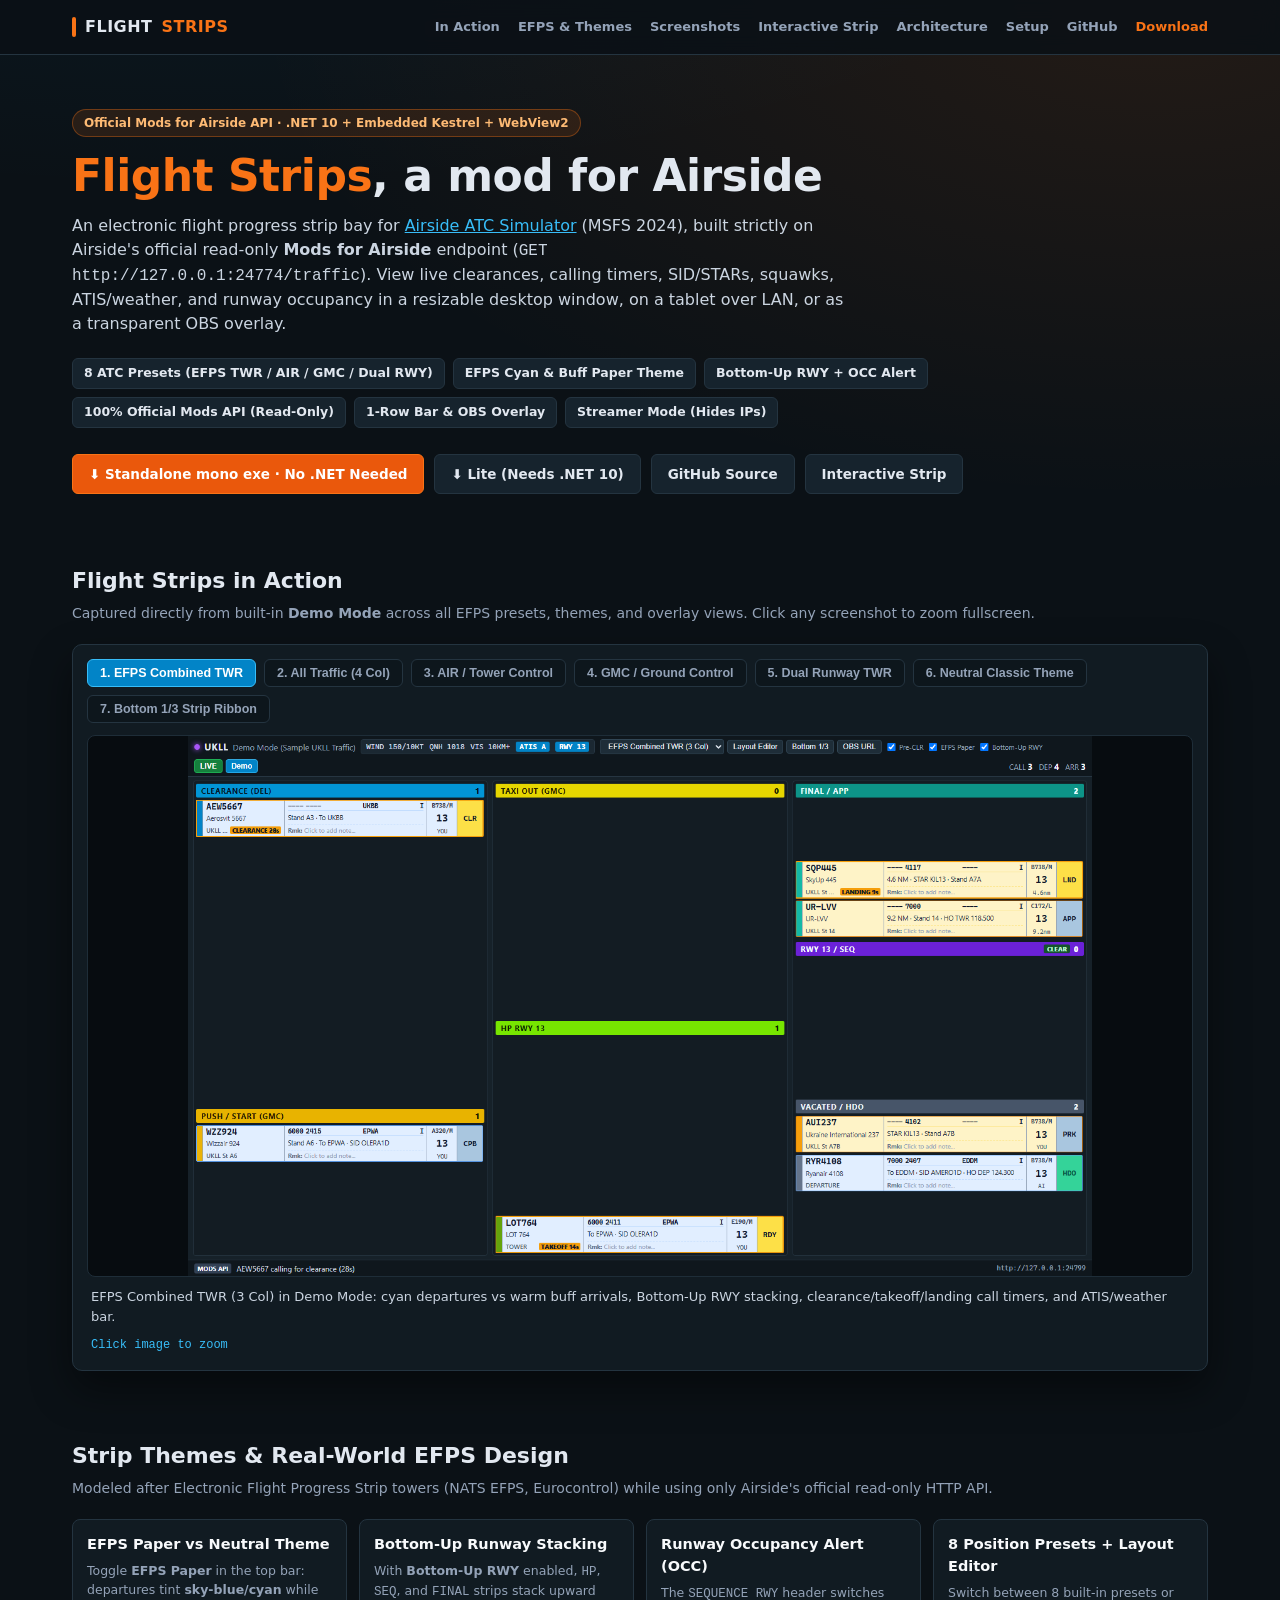
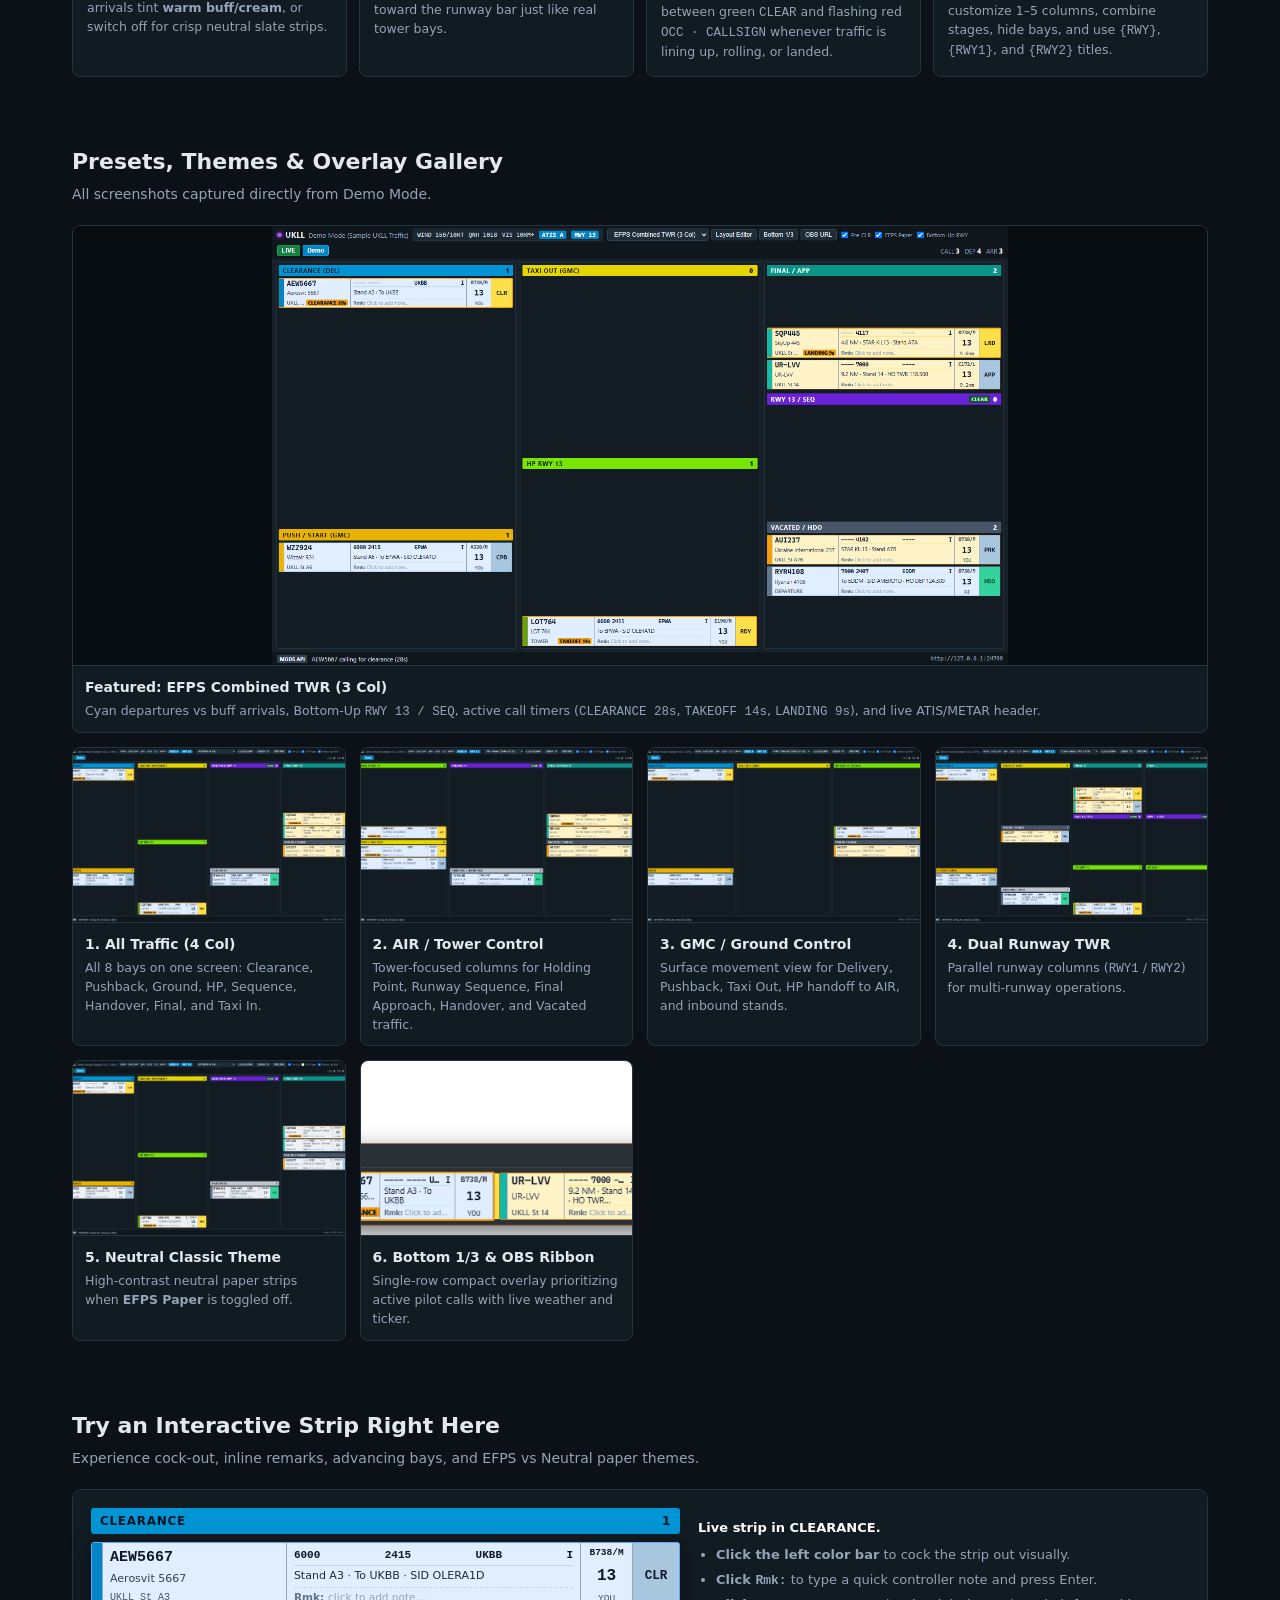
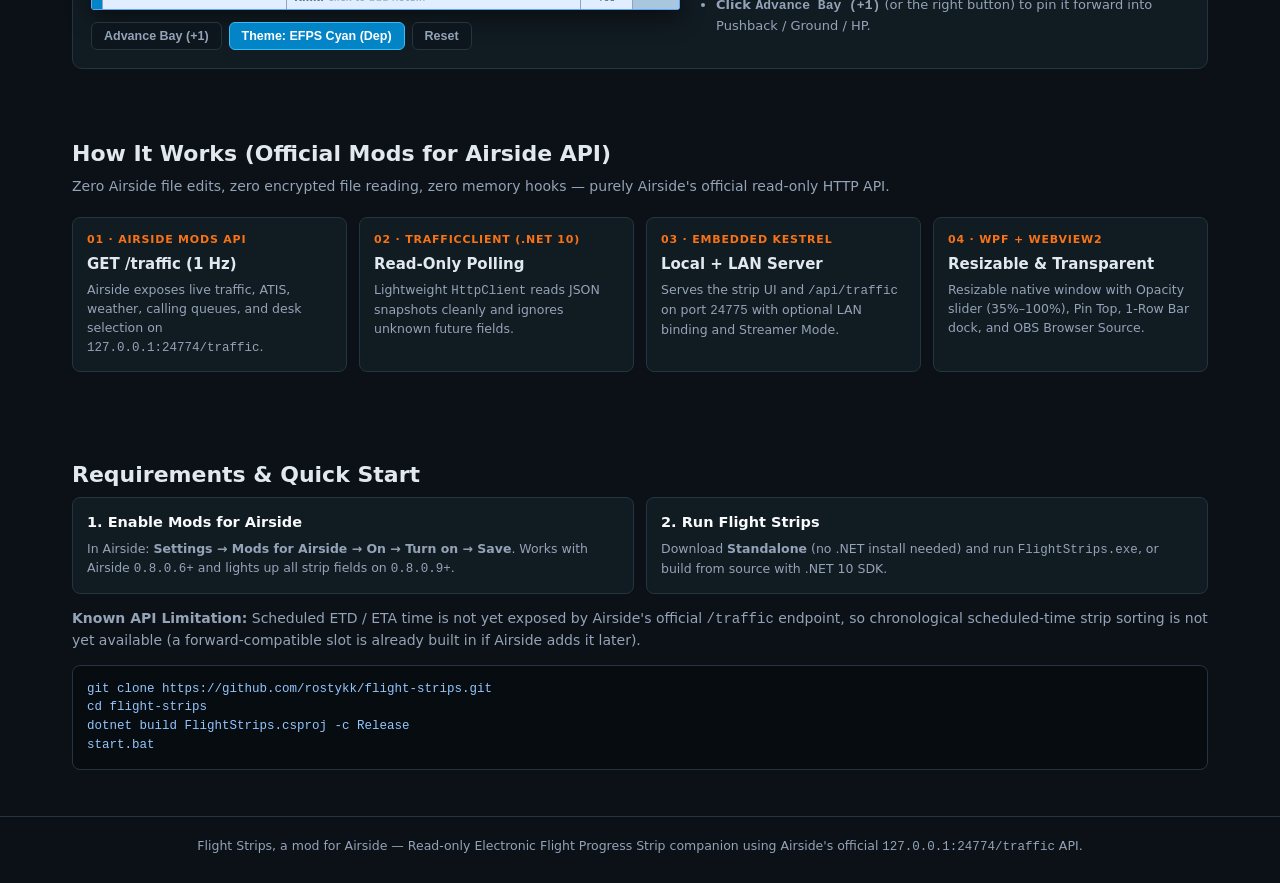
==== commit 46cc6e7e: "Document missing scheduled ETD/ETA time in Mods for Airside API" ====
--- a/docs/index.html
+++ b/docs/index.html
@@ -481,6 +481,7 @@
           <p>Download <strong>Standalone</strong> (no .NET install needed) and run <code>FlightStrips.exe</code>, or build from source with .NET 10 SDK.</p>
         </div>
       </div>
+      <p class="sec-sub" style="margin-bottom:14px;"><strong>Known API Limitation:</strong> Scheduled ETD / ETA time is not yet exposed by Airside's official <code>/traffic</code> endpoint, so chronological scheduled-time strip sorting is not yet available (a forward-compatible slot is already built in if Airside adds it later).</p>
       <pre class="codebox mono">git clone https://github.com/rostykk/flight-strips.git
 cd flight-strips
 dotnet build FlightStrips.csproj -c Release
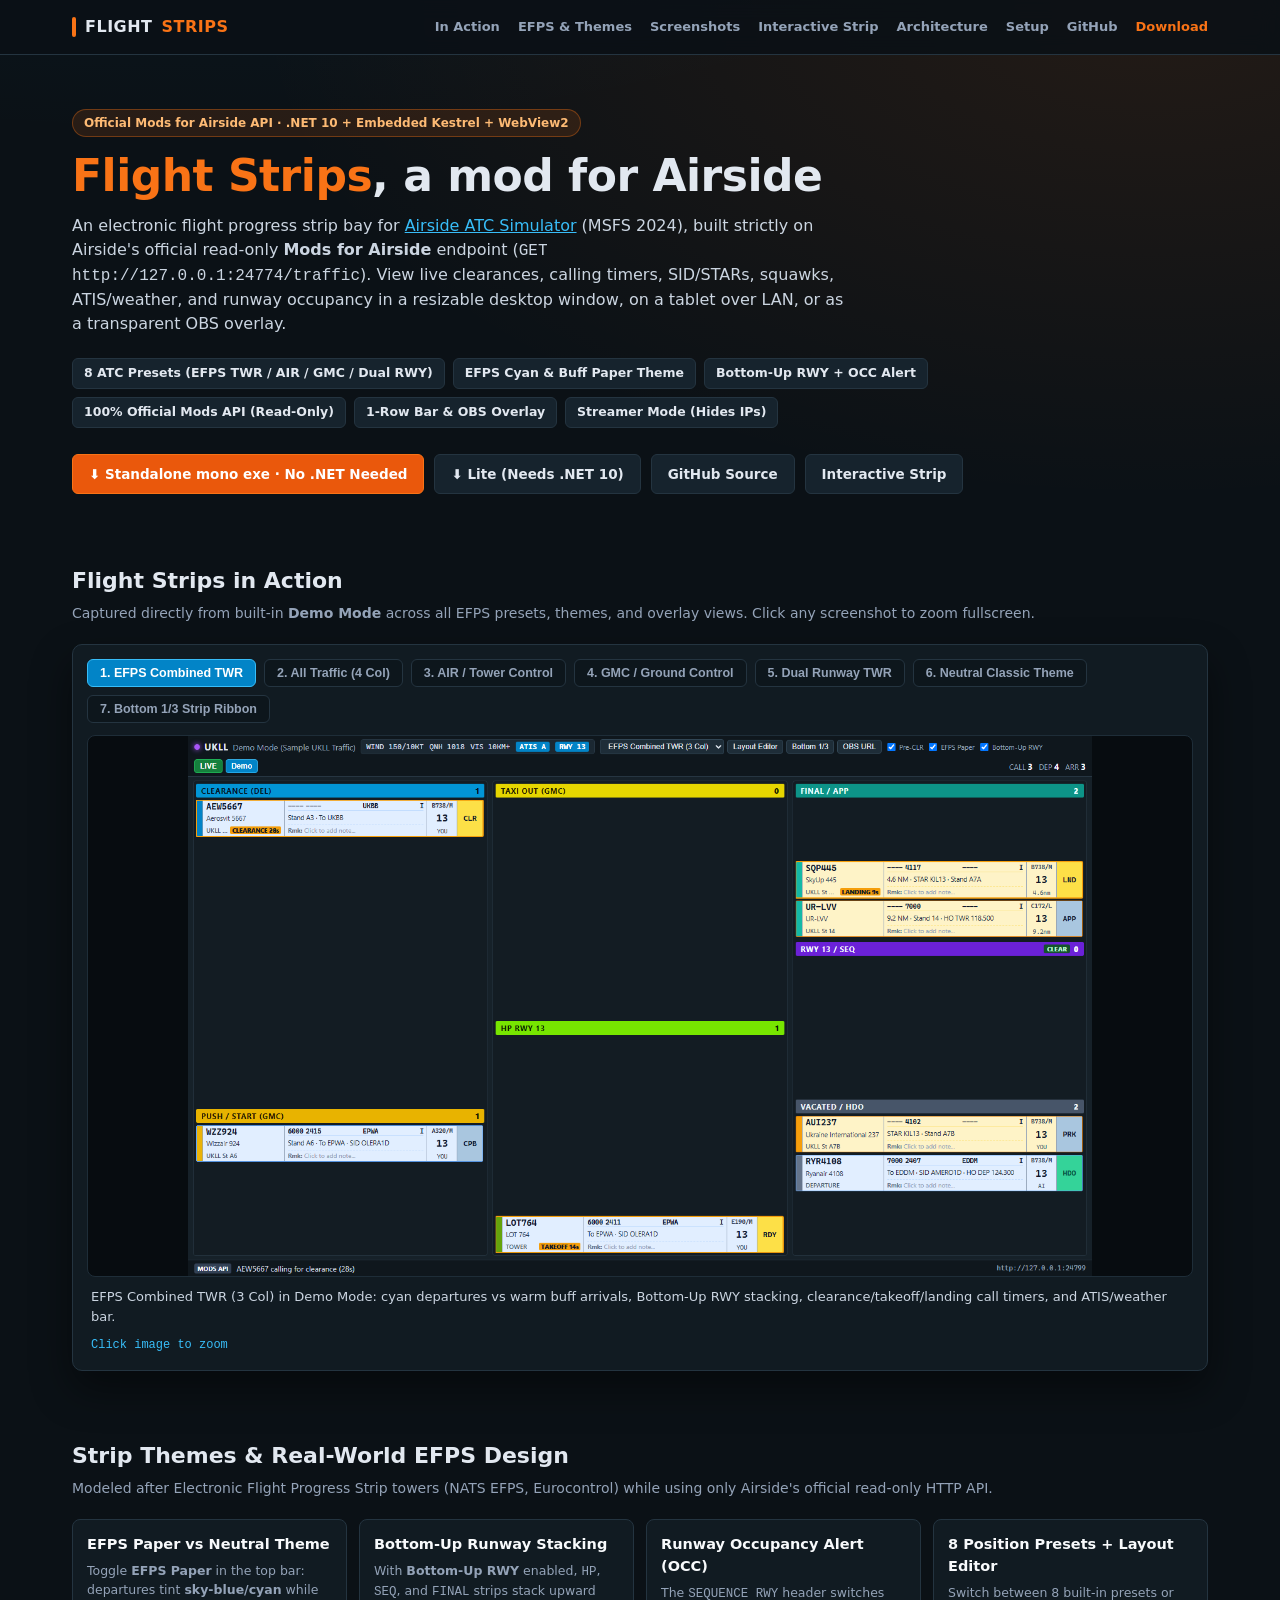
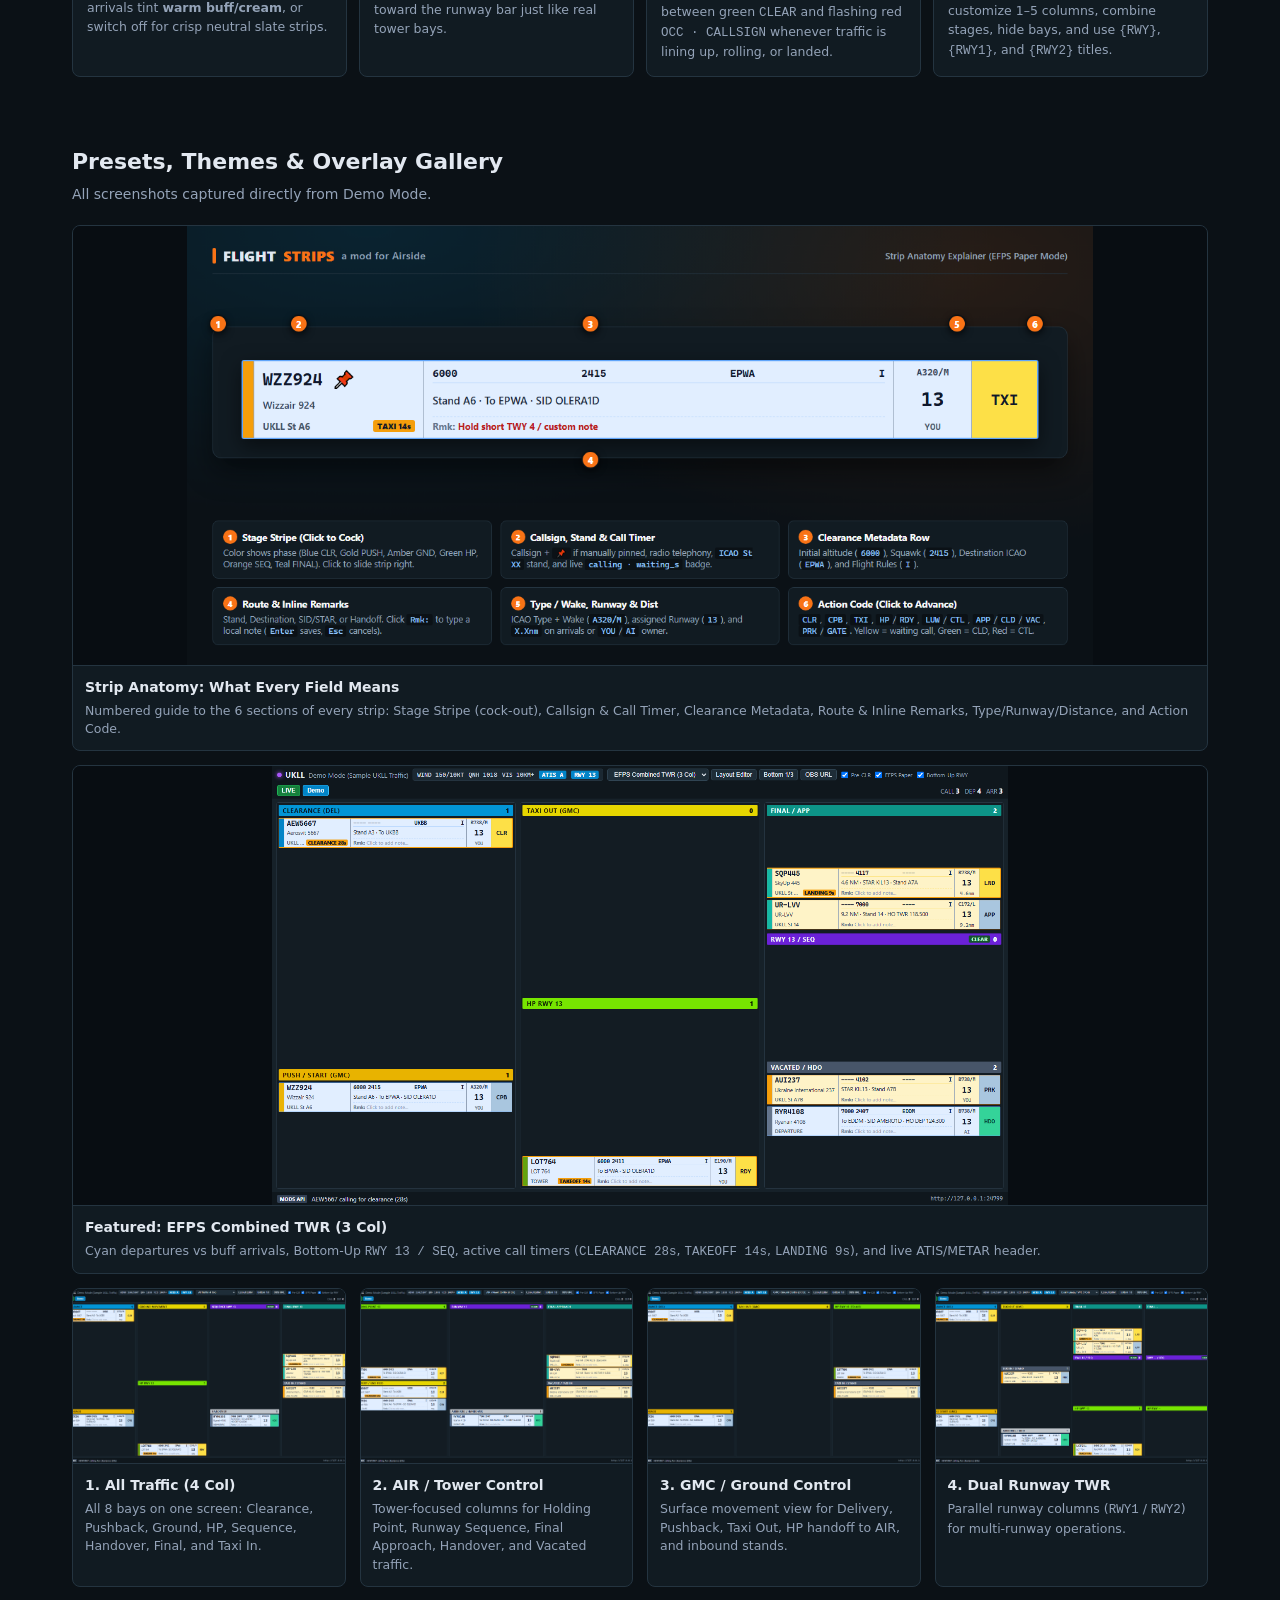
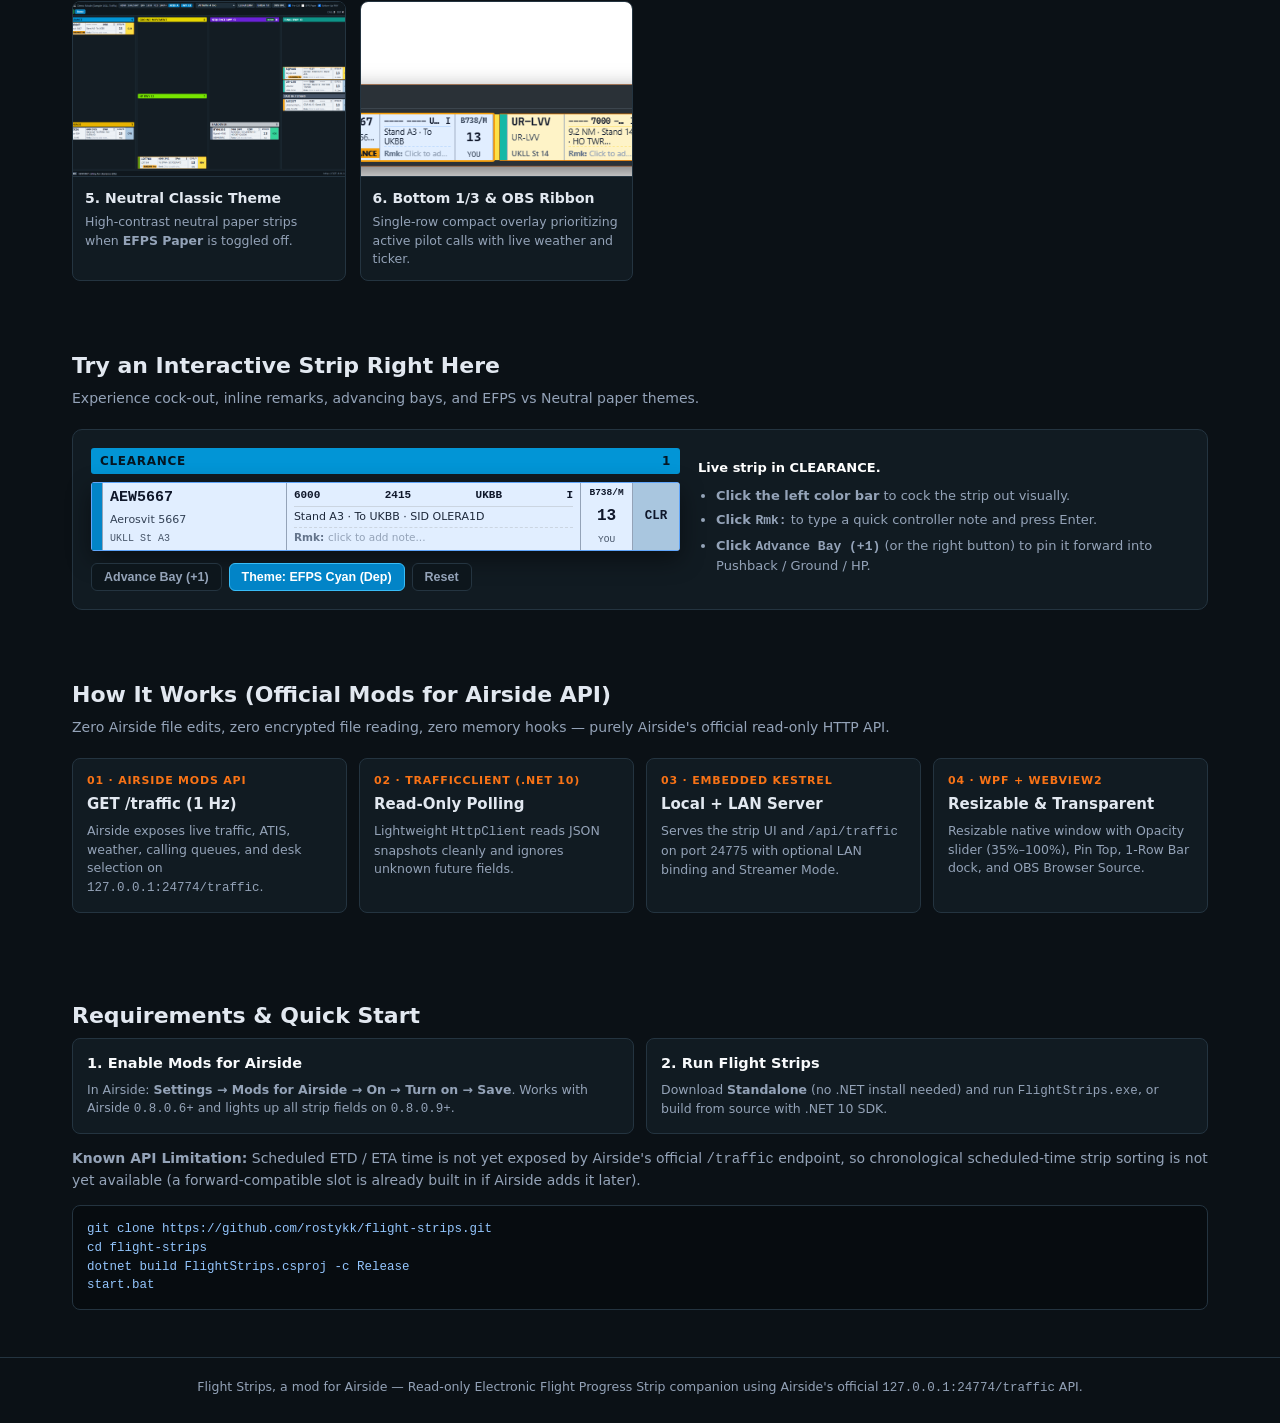
==== commit 6e6729cc: "Add strip anatomy explainer image to docs" ====
--- a/docs/index.html
+++ b/docs/index.html
@@ -326,6 +326,14 @@
       <p class="sec-sub">All screenshots captured directly from Demo Mode.</p>
 
       <div class="gallery-grid">
+        <article class="shot shot-wide">
+          <img src="img/strip-anatomy-explainer.png" alt="Flight Strips anatomy explainer with numbered field callouts" />
+          <div class="shot-body">
+            <h3>Strip Anatomy: What Every Field Means</h3>
+            <p>Numbered guide to the 6 sections of every strip: Stage Stripe (cock-out), Callsign &amp; Call Timer, Clearance Metadata, Route &amp; Inline Remarks, Type/Runway/Distance, and Action Code.</p>
+          </div>
+        </article>
+
         <article class="shot shot-wide">
           <img src="img/demo-efps-twr.png" alt="EFPS Combined TWR 3-column board" />
           <div class="shot-body">
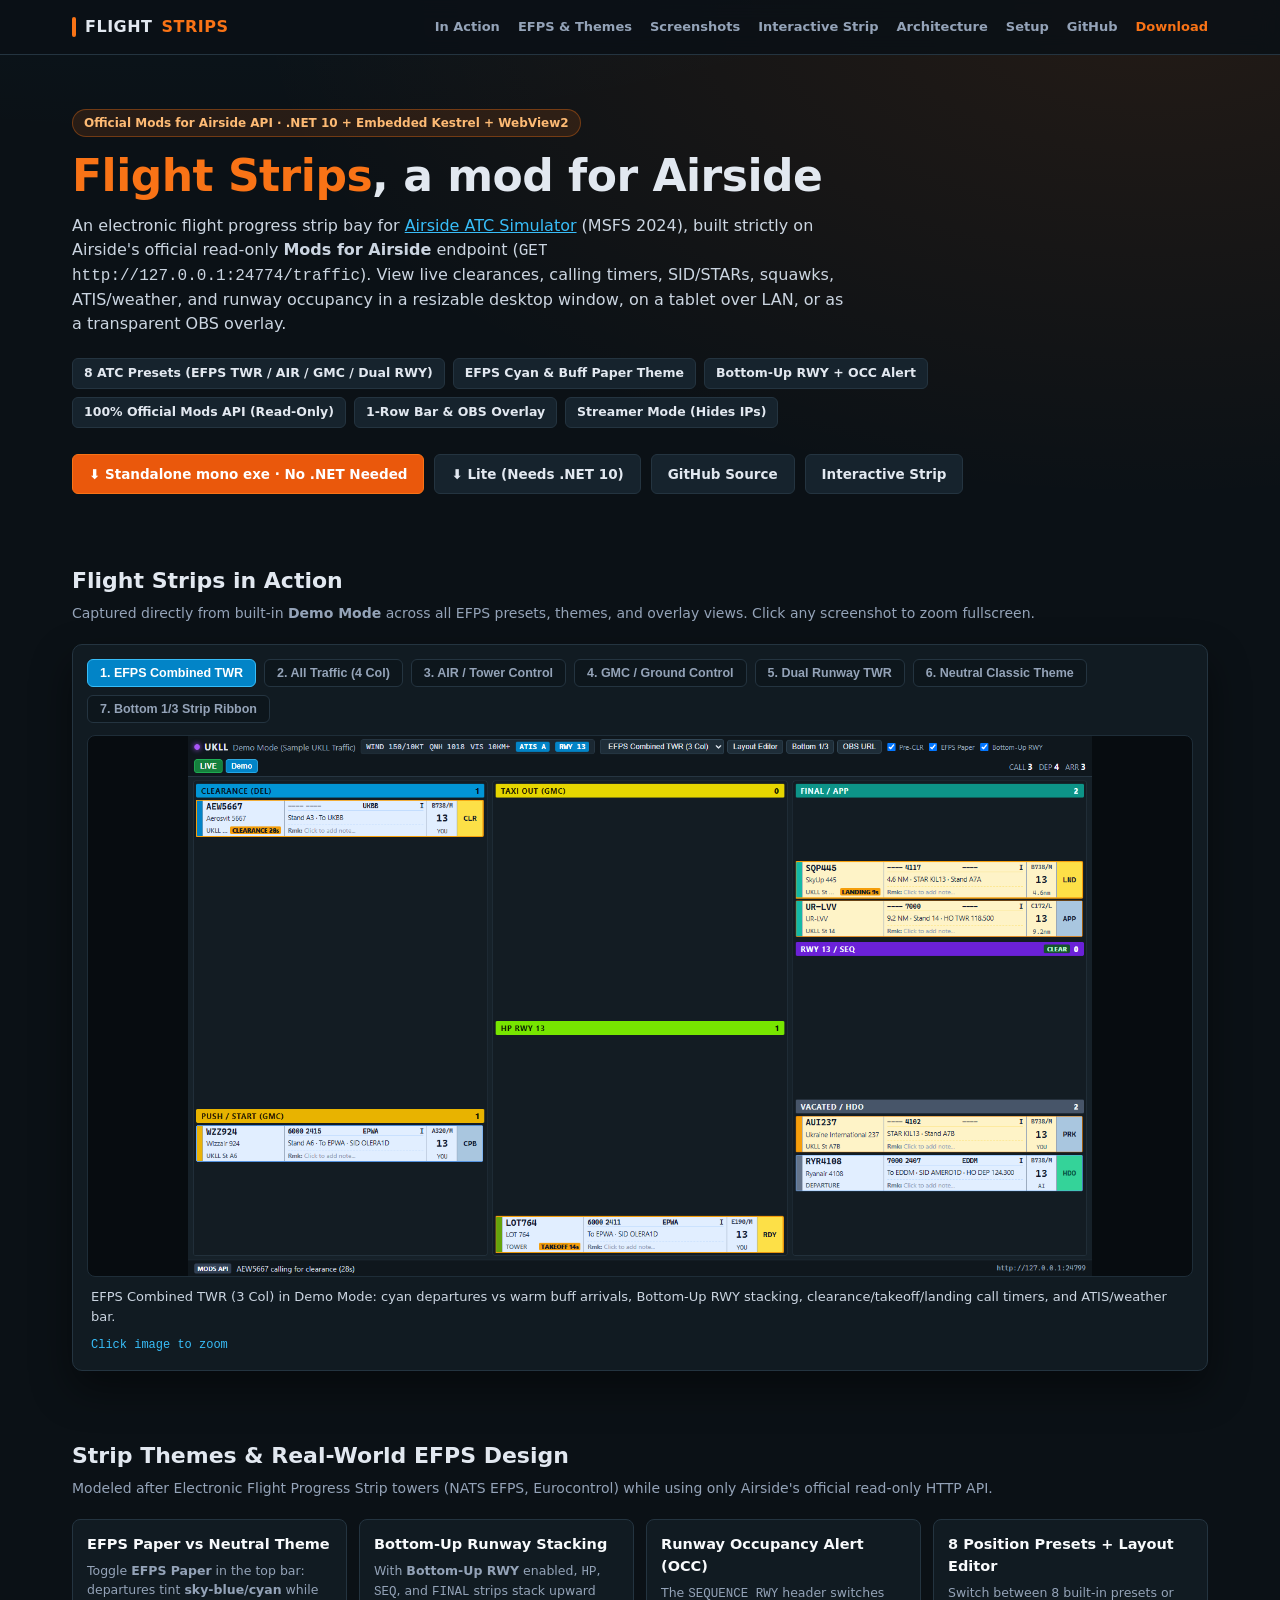
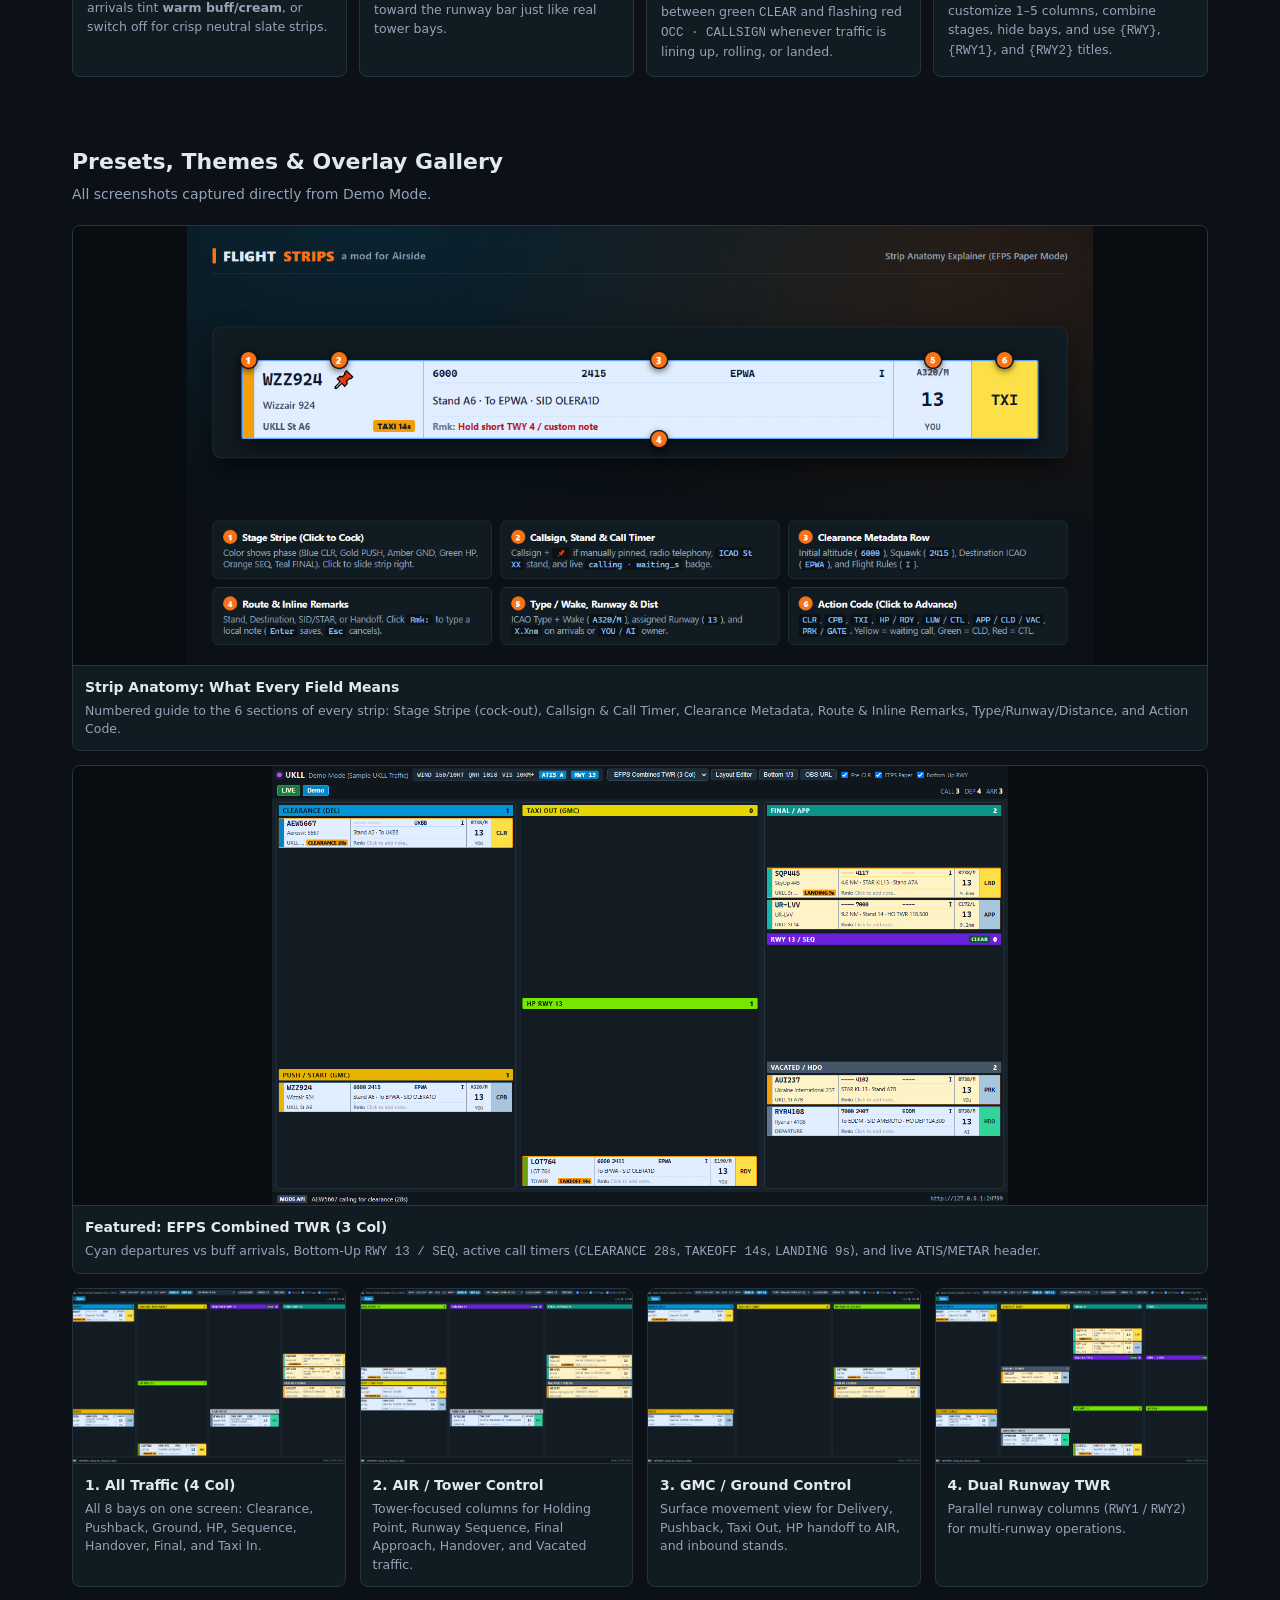
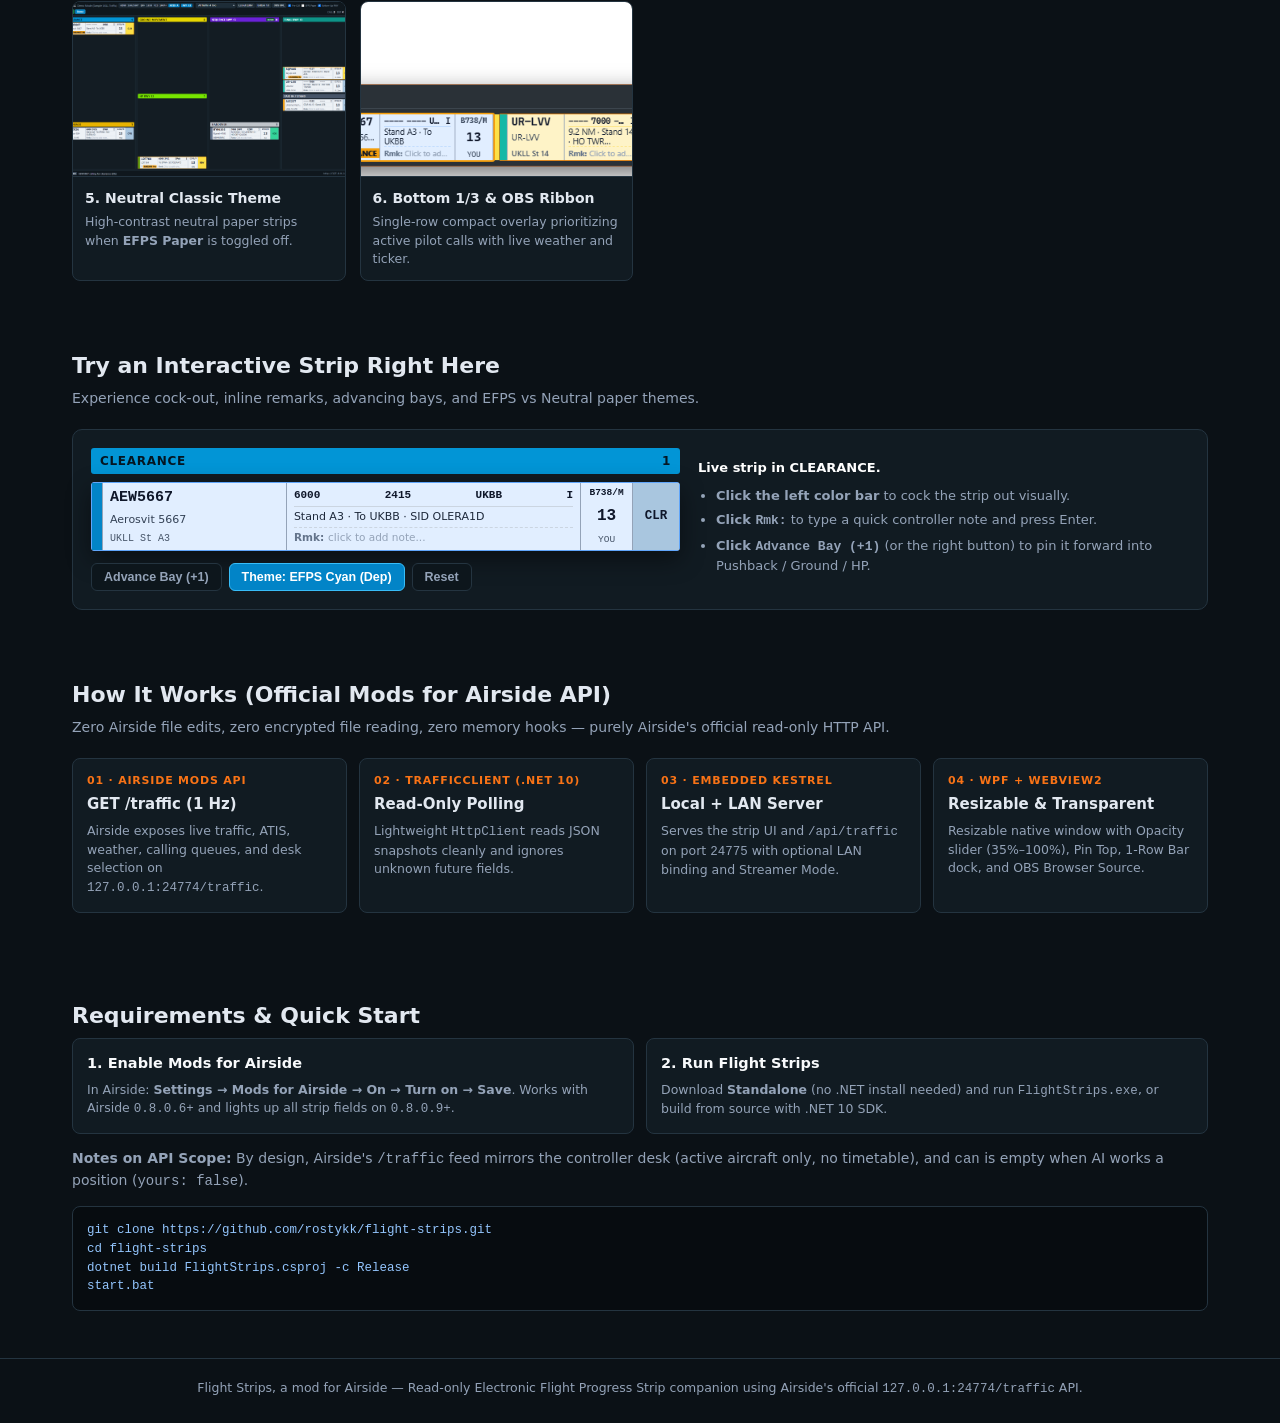
==== commit 3d25d459: "Clarify Mods for Airside API scope in README and docs" ====
--- a/docs/index.html
+++ b/docs/index.html
@@ -489,7 +489,7 @@
           <p>Download <strong>Standalone</strong> (no .NET install needed) and run <code>FlightStrips.exe</code>, or build from source with .NET 10 SDK.</p>
         </div>
       </div>
-      <p class="sec-sub" style="margin-bottom:14px;"><strong>Known API Limitation:</strong> Scheduled ETD / ETA time is not yet exposed by Airside's official <code>/traffic</code> endpoint, so chronological scheduled-time strip sorting is not yet available (a forward-compatible slot is already built in if Airside adds it later).</p>
+      <p class="sec-sub" style="margin-bottom:14px;"><strong>Notes on API Scope:</strong> By design, Airside's <code>/traffic</code> feed mirrors the controller desk (active aircraft only, no timetable), and <code>can</code> is empty when AI works a position (<code>yours: false</code>).</p>
       <pre class="codebox mono">git clone https://github.com/rostykk/flight-strips.git
 cd flight-strips
 dotnet build FlightStrips.csproj -c Release
